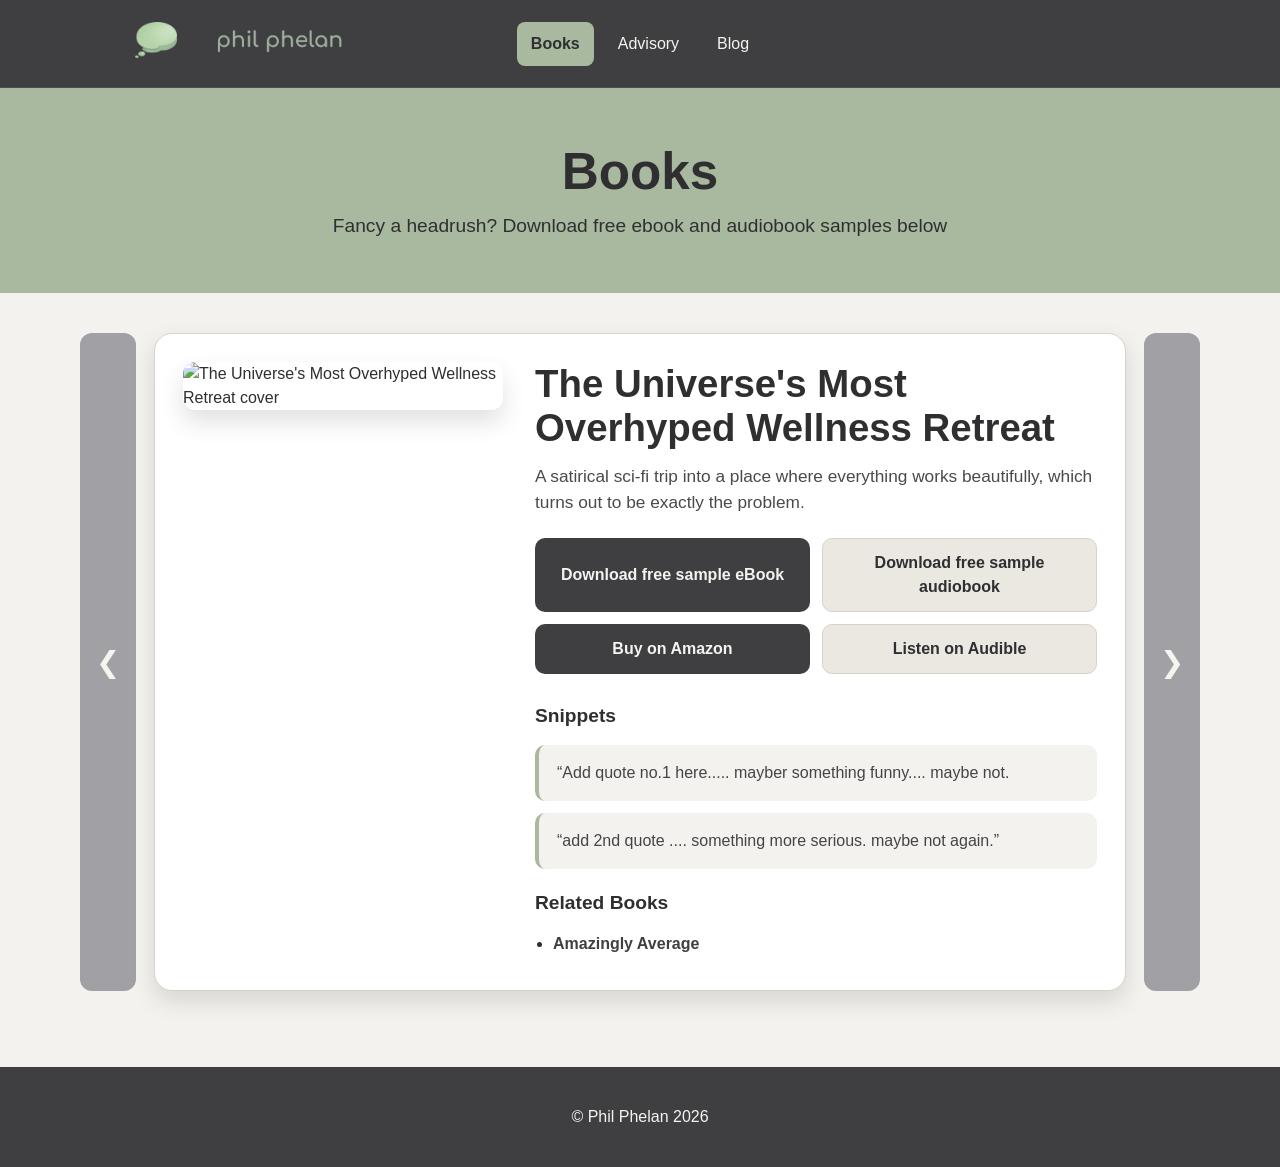
==== index.html @ 3b835305 "Add files via upload" ====
<!DOCTYPE html>
<html lang="en">
<head>
  <meta charset="UTF-8">
  <meta name="viewport" content="width=device-width, initial-scale=1.0">
  <title>philphelan.me - Books</title>
  <link rel="stylesheet" href="style.css">
</head>
<body>
  <header class="site-header">
    <div class="brand">
      <a href="index.html" class="brand-link">
        <img src="images/mylogo-sage.svg" alt="Phil Phelan logo" class="brand-mark">
        <img src="images/philphelan-wordmark-sage.svg" alt="Phil Phelan" class="wordmark" style="width: 100%; max-width: none;">
      </a>
    </div>

    <nav class="main-nav" aria-label="Main navigation">
      <a href="index.html" class="nav-link active">Books</a>
      <a href="Advisory.html" class="nav-link">Advisory</a>
      <a href="blog.html" class="nav-link">Blog</a>
    </nav>
  </header>
  
  <section class="hero hero-dark">
    <div class="container hero-inner">
      <h1>Books</h1>
      <p>Fancy a headrush? Download free ebook and audiobook samples below</p>
    </div>
  </section>

  <main class="container page-content">
    <section class="release-carousel" aria-label="Release carousel">
      <button class="carousel-arrow" id="prev-release" aria-label="Previous release">&#10094;</button>

      <div class="release-panel">
        <div class="release-cover-wrap">
          <img id="release-cover" src="images/universe-overhyped-wellness-retreat.svg" alt="Release cover" class="release-cover">
        </div>

        <div class="release-details">
          <h3 id="release-title">The Universe's Most Overhyped Wellness Retreat</h3>

          <p id="release-blurb" class="release-blurb">
            A satirical sci-fi trip into a place where everything works beautifully, which turns out to be exactly the problem.
          </p>

          <div class="button-grid">
            <a id="sample-ebook-link" class="btn btn-primary" href="#" target="_blank">Download free sample eBook</a>
            <a id="sample-audio-link" class="btn btn-secondary" href="#" target="_blank">Download free sample audiobook</a>
            <a id="amazon-link" class="btn btn-primary" href="#" target="_blank" rel="noopener">Buy on Amazon</a>
            <a id="audible-link" class="btn btn-secondary" href="#" target="_blank" rel="noopener">Listen on Audible</a>
          </div>

          <div class="snippet-block">
            <h4>Snippets</h4>

            <blockquote class="snippet" id="snippet-1">
              “Wait, you look relaxed,” hissed the volunteer coordinator as if it were an infection.
            </blockquote>

            <blockquote class="snippet" id="snippet-2">
              “The oddest part? Everything here works exactly as it says it will. It’s insidious.”
            </blockquote>
          </div>

          <div class="related-block">
            <h4>Related Books</h4>
            <ul id="related-Books"></ul>
          </div>
        </div>
      </div>

      <button class="carousel-arrow" id="next-release" aria-label="Next release">&#10095;</button>
    </section>
  </main>

  <footer class="site-footer">
    <div class="container footer-inner">
      <p>© Phil Phelan 2026</p>
    </div>
  </footer>

  <script>
    const Books = [
      {
        id: "wellness-retreat",
        title: "The Universe's Most Overhyped Wellness Retreat",
        cover: "images/universe-overhyped-wellness-retreat.svg",
        blurb: "A satirical sci-fi trip into a place where everything works beautifully, which turns out to be exactly the problem.",
        sampleEbook: "#",
        sampleAudio: "#",
        amazon: "https://www.amazon.com.au/dp/B0FKN4XPHY",
        audible: "#",
        snippets: [
          "“Add quote no.1 here..... mayber something funny.... maybe not.",
          "“add 2nd quote .... something more serious. maybe not again.”"
        ],
        related: [
          { label: "Amazingly Average", href: "#" }
        ]
      },
      {
        id: "Amazingly-Average",
        title: "Amazingly Average",
        cover: "images/Amazingly-Average-FrontCover.png",
        blurb: "A grounded, dry, honest book about ordinary life, impossible standards, and the relief of dropping the performance.",
        sampleEbook: "#",
        sampleAudio: "#",
        amazon: "#",
        audible: "#",
        snippets: [
          "You do not need to become extraordinary to become useful, peaceful, or decent.",
          "A lot of suffering comes from trying to look impressive to people who barely remember your surname."
        ],
        related: [
          { label: "The Universe's Most Overhyped Wellness Retreat", href: "#" }
        ]
      }
    ];

    let currentIndex = 0;

    function renderRelease(index) {
      const release = Books[index];

      document.getElementById("release-cover").src = release.cover;
      document.getElementById("release-cover").alt = release.title + " cover";
      document.getElementById("release-title").textContent = release.title;
      document.getElementById("release-blurb").textContent = release.blurb;

      document.getElementById("sample-ebook-link").href = release.sampleEbook;
      document.getElementById("sample-audio-link").href = release.sampleAudio;
      document.getElementById("amazon-link").href = release.amazon;
      document.getElementById("audible-link").href = release.audible;

      document.getElementById("snippet-1").textContent = release.snippets[0] || "";
      document.getElementById("snippet-2").textContent = release.snippets[1] || "";

      const relatedList = document.getElementById("related-Books");
      relatedList.innerHTML = "";

      release.related.forEach(item => {
        const li = document.createElement("li");
        const a = document.createElement("a");
        a.href = item.href;
        a.textContent = item.label;
        li.appendChild(a);
        relatedList.appendChild(li);
      });
    }

    document.getElementById("prev-release").addEventListener("click", () => {
      currentIndex = (currentIndex - 1 + Books.length) % Books.length;
      renderRelease(currentIndex);
    });

    document.getElementById("next-release").addEventListener("click", () => {
      currentIndex = (currentIndex + 1) % Books.length;
      renderRelease(currentIndex);
    });

    renderRelease(currentIndex);
  </script>
</body>
</html>
---- style.css ----
:root {
  --bg-dark: #3f3f42;
  --bg-darker: #343437;
  --sage: #a9b99f;
  --sage-deep: #8ea184;
  --panel: #f4f2ee;
  --panel-soft: #ebe8e2;
  --text-dark: #2f2f31;
  --text-light: #f5f4f1;
  --border: #d7d2ca;
  --shadow: rgba(0, 0, 0, 0.12);
}

* {
  box-sizing: border-box;
}

html {
  scroll-behavior: smooth;
}

body {
  margin: 0;
  font-family: "Century Gothic", "Trebuchet MS", Arial, sans-serif;
  background: var(--panel);
  color: var(--text-dark);
  line-height: 1.5;
}

img {
  max-width: 100%;
  display: block;
}

a {
  color: inherit;
}

.container {
  width: min(1120px, calc(100% - 32px));
  margin: 0 auto;
}

/* Header */
.site-header {
  background: var(--bg-dark);
  border-bottom: 1px solid rgba(255,255,255,0.08);
  min-height: 88px;
  display: grid;
  grid-template-columns: 1fr auto 1fr;
  align-items: center;
  gap: 24px;
  padding: 16px 24px;
  text-align: center;
}

.brand-link {
  display: inline-flex;
  align-items: center;
  text-decoration: none;
}

.wordmark {
  height: 42px;
  width: auto;
  object-fit: contain;
}

.main-nav {
  display: flex;
  align-items: center;
  gap: 10px;
  justify-content: center;
}

.nav-link {
  text-decoration: none;
  color: var(--text-light);
  padding: 10px 14px;
  border-radius: 8px;
  transition: background 0.2s ease, color 0.2s ease;
}

.nav-link:hover {
  background: rgba(255,255,255,0.08);
}

.nav-link.active {
  background: var(--sage);
  color: var(--text-dark);
  font-weight: 700;
}

.brand-mark-wrap {
  display: flex;
  justify-content: flex-end;
}

.brand-mark {
  height: 42px;
  width: 42px;
  object-fit: contain;
}

/* Hero */
.hero-dark {
  background: var(--sage);
  color: var(--text-dark);
  border-bottom: none;
}

.hero-inner {
  padding: 56px 0 52px;
  text-align: center;
}

.hero-inner h1 {
  margin: 0 0 12px;
  font-size: clamp(2rem, 4vw, 3.4rem);
  line-height: 1.1;
  color: var(--text-dark);
}

.hero-inner p {
  margin: 0 auto;
  max-width: 720px;
  font-size: clamp(1rem, 2vw, 1.2rem);
  color: var(--text-dark);
}

/* Main */
.page-content {
  padding: 40px 0 56px;
}

.page-content.narrow {
  width: min(960px, calc(100% - 32px));
  margin: 0 auto;
}

.section-heading h2 {
  margin: 0 0 28px;
  font-size: 2rem;
}

/* Books */
.release-carousel {
  display: grid;
  grid-template-columns: 56px minmax(0, 1fr) 56px;
  align-items: stretch;
  gap: 18px;
}

.carousel-arrow {
  border: none;
  background: #a0a0a5;
  color: var(--text-light);
  border-radius: 12px;
  font-size: 1.8rem;
  cursor: pointer;
  min-height: 100%;
  transition: background 0.2s ease;
}

.carousel-arrow:hover {
  background: #b0b0b5;
}

.release-panel {
  background: white;
  border: 1px solid var(--border);
  border-radius: 18px;
  box-shadow: 0 10px 24px var(--shadow);
  padding: 28px;
  display: grid;
  grid-template-columns: minmax(240px, 320px) minmax(0, 1fr);
  gap: 32px;
  align-items: start;
}

.release-cover-wrap {
  display: flex;
  justify-content: center;
}

.release-cover {
  width: 100%;
  max-width: 320px;
  border-radius: 12px;
  box-shadow: 0 12px 24px rgba(0,0,0,0.12);
}

.release-details h3 {
  margin: 0 0 14px;
  font-size: clamp(1.8rem, 3vw, 2.6rem);
  line-height: 1.15;
}

.release-blurb {
  margin: 0 0 22px;
  font-size: 1.08rem;
  color: #4a4a4d;
}

.button-grid {
  display: grid;
  grid-template-columns: repeat(2, minmax(220px, 1fr));
  gap: 12px;
  margin-bottom: 28px;
}

.btn {
  display: inline-flex;
  align-items: center;
  justify-content: center;
  min-height: 48px;
  padding: 12px 18px;
  border-radius: 10px;
  text-decoration: none;
  font-weight: 700;
  text-align: center;
  transition: transform 0.15s ease, background 0.2s ease, color 0.2s ease;
}

.btn:hover {
  transform: translateY(-1px);
}

.btn-primary {
  background: var(--bg-dark);
  color: var(--text-light);
}

.btn-primary:hover {
  background: #57575b;
}

.btn-secondary {
  background: var(--panel-soft);
  color: var(--text-dark);
  border: 1px solid var(--border);
}

.btn-secondary:hover {
  background: #ddd8d0;
}

.snippet-block,
.related-block {
  margin-top: 20px;
}

.snippet-block h4,
.related-block h4 {
  margin: 0 0 14px;
  font-size: 1.2rem;
}

.snippet {
  margin: 0 0 12px;
  padding: 16px 18px;
  background: var(--panel);
  border-left: 4px solid var(--sage);
  border-radius: 10px;
  color: #444447;
}

.related-block ul {
  margin: 0;
  padding-left: 18px;
}

.related-block li {
  margin-bottom: 6px;
}

.related-block a {
  text-decoration: none;
  color: var(--bg-dark);
  font-weight: 700;
}

.related-block a:hover {
  text-decoration: underline;
}

/* Content cards */
.content-card,
.cta-card,
.blog-card {
  background: white;
  border: 1px solid var(--border);
  border-radius: 16px;
  padding: 26px;
  box-shadow: 0 8px 20px var(--shadow);
  margin-bottom: 24px;
}

.content-card h2,
.cta-card h2,
.service-grid-section h2,
.value-grid-section h2 {
  margin-top: 0;
}

.service-grid,
.value-grid {
  display: grid;
  grid-template-columns: repeat(2, minmax(0, 1fr));
  gap: 18px;
  margin: 18px 0 32px;
}

.service-card,
.value-card {
  background: white;
  border: 1px solid var(--border);
  border-radius: 16px;
  padding: 22px;
  box-shadow: 0 8px 20px var(--shadow);
}

.service-card h3,
.value-card h3 {
  margin-top: 0;
  margin-bottom: 10px;
}

.text-link {
  text-decoration: none;
  font-weight: 700;
  color: var(--bg-dark);
}

.text-link:hover {
  text-decoration: underline;
}

.blog-meta {
  margin: 0 0 8px;
  color: #6a6a6d;
  font-size: 0.95rem;
}

.blog-image {
  width: 100%;
  height: auto;
  border-radius: 8px;
  margin-bottom: 16px;
}

/* Footer */
.site-footer {
  background: var(--bg-dark);
  color: var(--text-light);
  margin-top: 20px;
}

.footer-inner {
  padding: 22px 0;
  text-align: center;
}

/* Responsive */
@media (max-width: 980px) {
  .site-header {
    grid-template-columns: 1fr;
    justify-items: start;
  }

  .brand-mark-wrap {
    justify-content: start;
  }

  .release-panel {
    grid-template-columns: 1fr;
  }

  .release-cover-wrap {
    justify-content: flex-start;
  }

  .button-grid {
    grid-template-columns: 1fr 1fr;
  }
}

@media (max-width: 760px) {
  .release-carousel {
    grid-template-columns: 1fr;
  }

  .carousel-arrow {
    min-height: 52px;
  }

  .button-grid {
    grid-template-columns: 1fr;
  }

  .service-grid,
  .value-grid {
    grid-template-columns: 1fr;
  }

  .main-nav {
    flex-wrap: wrap;
  }
}
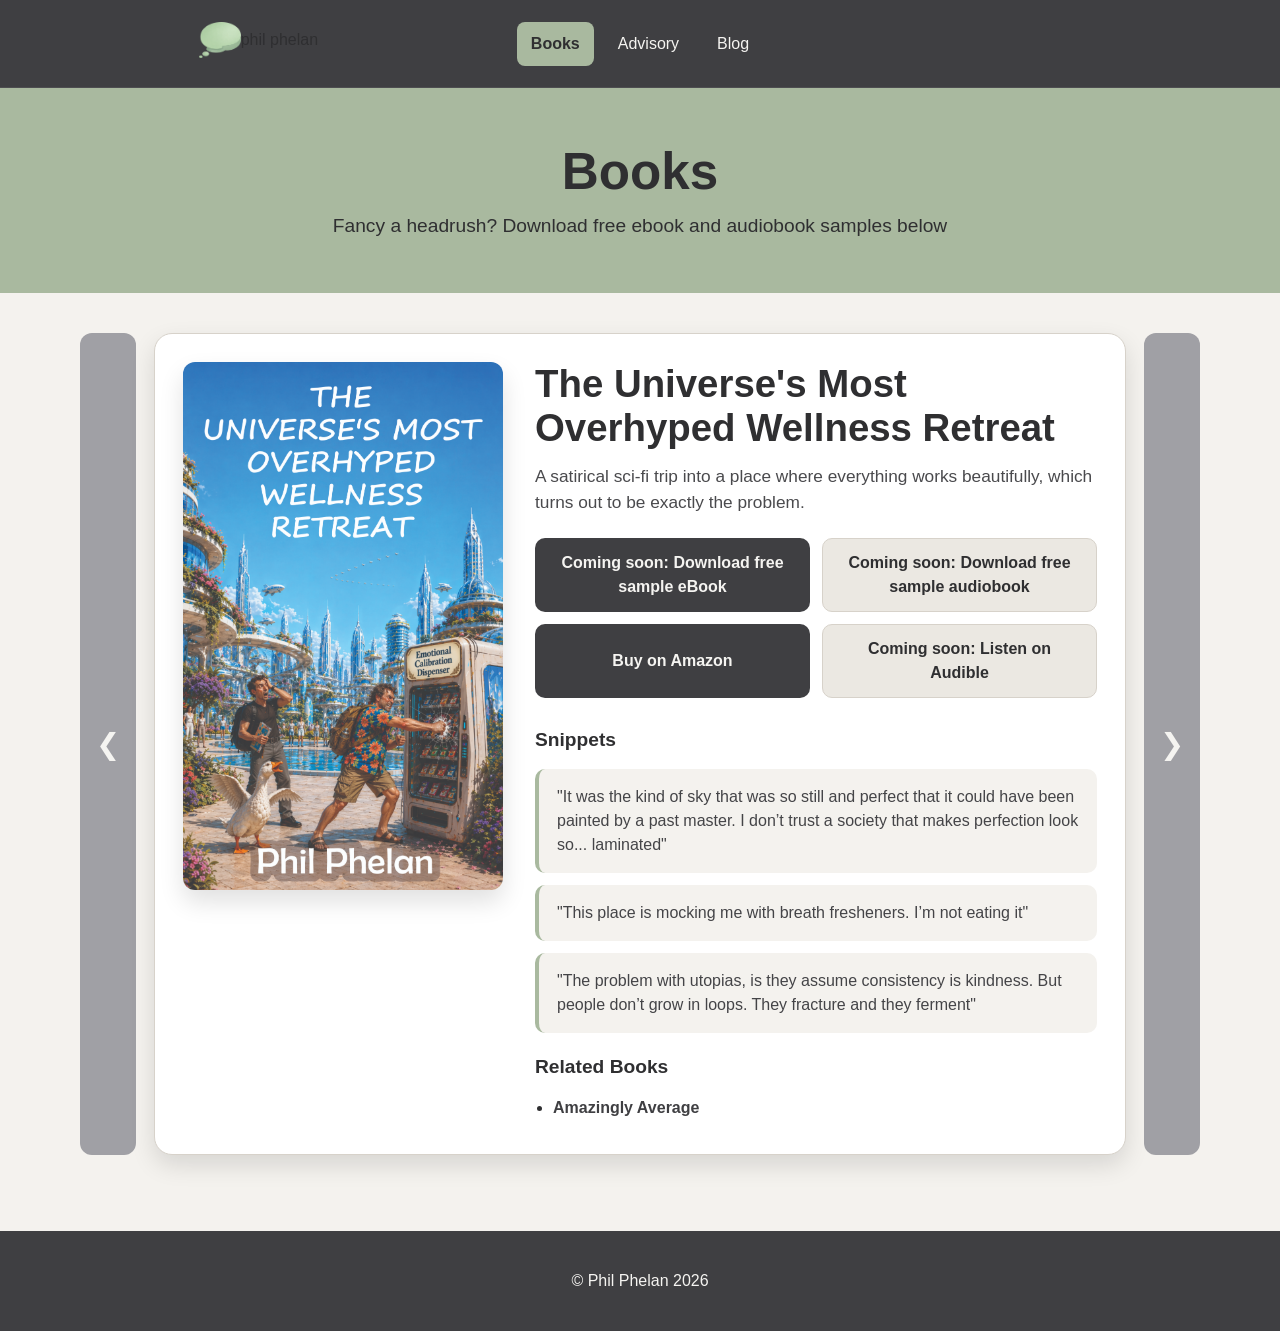
==== commit 4d17376e: "Add files via upload" ====
--- a/index.html
+++ b/index.html
@@ -5,19 +5,22 @@
   <meta name="viewport" content="width=device-width, initial-scale=1.0">
   <title>philphelan.me - Books</title>
   <link rel="stylesheet" href="style.css">
+  <link rel="preconnect" href="https://fonts.googleapis.com">
+  <link rel="preconnect" href="https://fonts.gstatic.com" crossorigin>
+  <link href="https://fonts.googleapis.com/css2?family=Comfortaa:wght@300..700&display=swap" rel="stylesheet">
 </head>
 <body>
   <header class="site-header">
     <div class="brand">
       <a href="index.html" class="brand-link">
         <img src="images/mylogo-sage.svg" alt="Phil Phelan logo" class="brand-mark">
-        <img src="images/philphelan-wordmark-sage.svg" alt="Phil Phelan" class="wordmark" style="width: 100%; max-width: none;">
+         <span class="brand-name">phil phelan</span>
       </a>
     </div>
 
     <nav class="main-nav" aria-label="Main navigation">
       <a href="index.html" class="nav-link active">Books</a>
-      <a href="Advisory.html" class="nav-link">Advisory</a>
+      <a href="advisory.html" class="nav-link">Advisory</a>
       <a href="blog.html" class="nav-link">Blog</a>
     </nav>
   </header>
@@ -35,7 +38,7 @@
 
       <div class="release-panel">
         <div class="release-cover-wrap">
-          <img id="release-cover" src="images/universe-overhyped-wellness-retreat.svg" alt="Release cover" class="release-cover">
+          <img id="release-cover" src="images/universe-overhyped-wellness-retreat.jpg" alt="Release cover" class="release-cover">
         </div>
 
         <div class="release-details">
@@ -46,22 +49,19 @@
           </p>
 
           <div class="button-grid">
-            <a id="sample-ebook-link" class="btn btn-primary" href="#" target="_blank">Download free sample eBook</a>
-            <a id="sample-audio-link" class="btn btn-secondary" href="#" target="_blank">Download free sample audiobook</a>
+            <a id="sample-ebook-link" class="btn btn-primary" href="#" target="_blank">Coming soon: Download free sample eBook</a>
+            <a id="sample-audio-link" class="btn btn-secondary" href="#" target="_blank">Coming soon: Download free sample audiobook</a>
             <a id="amazon-link" class="btn btn-primary" href="#" target="_blank" rel="noopener">Buy on Amazon</a>
-            <a id="audible-link" class="btn btn-secondary" href="#" target="_blank" rel="noopener">Listen on Audible</a>
+            <a id="audible-link" class="btn btn-secondary" href="#" target="_blank" rel="noopener">Coming soon: Listen on Audible</a>
           </div>
 
           <div class="snippet-block">
             <h4>Snippets</h4>
 
-            <blockquote class="snippet" id="snippet-1">
-              “Wait, you look relaxed,” hissed the volunteer coordinator as if it were an infection.
-            </blockquote>
+            <blockquote class="snippet" id="snippet-1"></blockquote>
+            <blockquote class="snippet" id="snippet-2"></blockquote>
+            <blockquote class="snippet" id="snippet-3"></blockquote>
 
-            <blockquote class="snippet" id="snippet-2">
-              “The oddest part? Everything here works exactly as it says it will. It’s insidious.”
-            </blockquote>
           </div>
 
           <div class="related-block">
@@ -86,15 +86,16 @@
       {
         id: "wellness-retreat",
         title: "The Universe's Most Overhyped Wellness Retreat",
-        cover: "images/universe-overhyped-wellness-retreat.svg",
+        cover: "images/universe-overhyped-wellness-retreat.jpg",
         blurb: "A satirical sci-fi trip into a place where everything works beautifully, which turns out to be exactly the problem.",
         sampleEbook: "#",
         sampleAudio: "#",
         amazon: "https://www.amazon.com.au/dp/B0FKN4XPHY",
         audible: "#",
         snippets: [
-          "“Add quote no.1 here..... mayber something funny.... maybe not.",
-          "“add 2nd quote .... something more serious. maybe not again.”"
+          '"It was the kind of sky that was so still and perfect that it could have been painted by a past master. I don’t trust a society that makes perfection look so... laminated"',
+          '"This place is mocking me with breath fresheners. I’m not eating it"',
+          '"The problem with utopias, is they assume consistency is kindness. But people don’t grow in loops. They fracture and they ferment"'
         ],
         related: [
           { label: "Amazingly Average", href: "#" }
@@ -110,8 +111,9 @@
         amazon: "#",
         audible: "#",
         snippets: [
-          "You do not need to become extraordinary to become useful, peaceful, or decent.",
-          "A lot of suffering comes from trying to look impressive to people who barely remember your surname."
+          '"You do not need to become extraordinary to become useful, peaceful, or decent"',
+          '"The Theory of happiness is ..."',
+          '"A lot of suffering comes from trying to look impressive to people who barely remember your surname"'
         ],
         related: [
           { label: "The Universe's Most Overhyped Wellness Retreat", href: "#" }
@@ -136,6 +138,7 @@
 
       document.getElementById("snippet-1").textContent = release.snippets[0] || "";
       document.getElementById("snippet-2").textContent = release.snippets[1] || "";
+      document.getElementById("snippet-3").textContent = release.snippets[2] || "";
 
       const relatedList = document.getElementById("related-Books");
       relatedList.innerHTML = "";
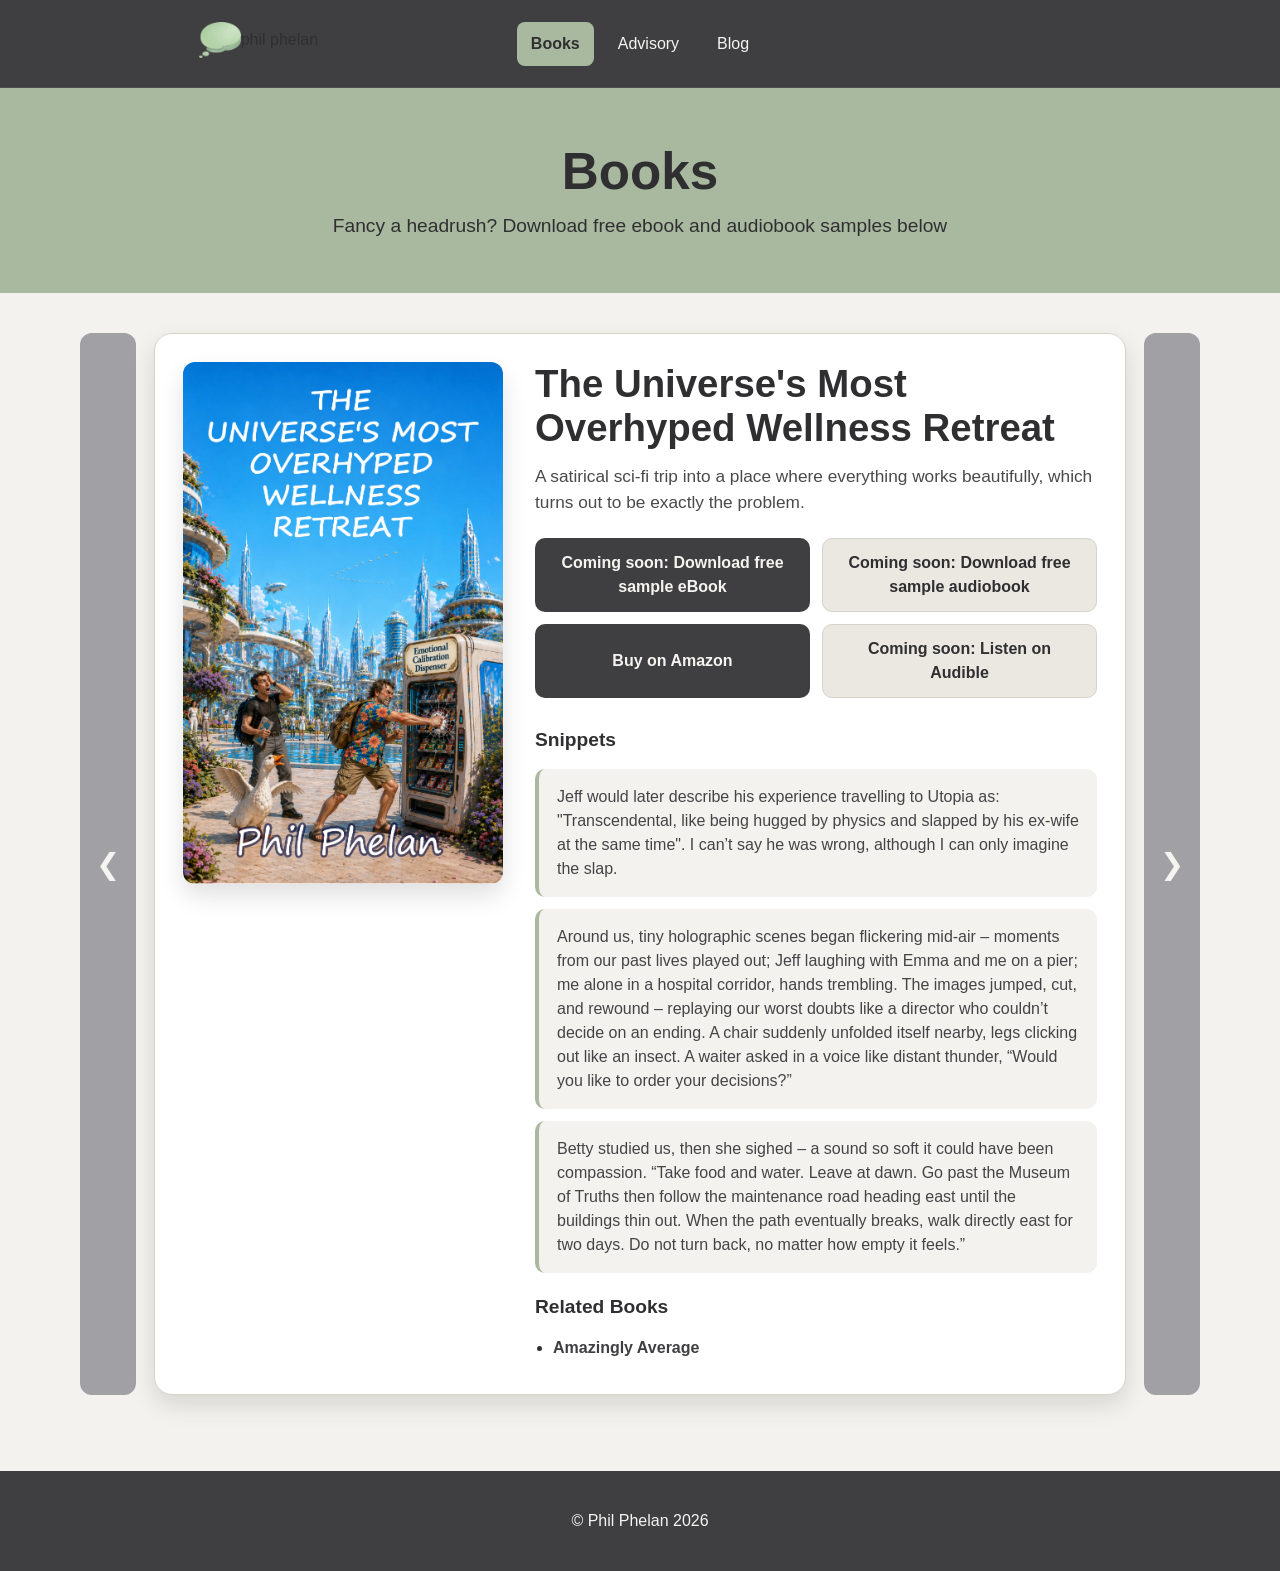
==== commit 4f99d491: "Add files via upload" ====
--- a/index.html
+++ b/index.html
@@ -93,9 +93,9 @@
         amazon: "https://www.amazon.com.au/dp/B0FKN4XPHY",
         audible: "#",
         snippets: [
-          '"It was the kind of sky that was so still and perfect that it could have been painted by a past master. I don’t trust a society that makes perfection look so... laminated"',
-          '"This place is mocking me with breath fresheners. I’m not eating it"',
-          '"The problem with utopias, is they assume consistency is kindness. But people don’t grow in loops. They fracture and they ferment"'
+          'Jeff would later describe his experience travelling to Utopia as: "Transcendental, like being hugged by physics and slapped by his ex-wife at the same time". I can’t say he was wrong, although I can only imagine the slap.',
+          'Around us, tiny holographic scenes began flickering mid-air – moments from our past lives played out; Jeff laughing with Emma and me on a pier; me alone in a hospital corridor, hands trembling. The images jumped, cut, and rewound – replaying our worst doubts like a director who couldn’t decide on an ending. A chair suddenly unfolded itself nearby, legs clicking out like an insect. A waiter asked in a voice like distant thunder, “Would you like to order your decisions?”',
+          'Betty studied us, then she sighed – a sound so soft it could have been compassion. “Take food and water. Leave at dawn. Go past the Museum of Truths then follow the maintenance road heading east until the buildings thin out. When the path eventually breaks, walk directly east for two days. Do not turn back, no matter how empty it feels.”'
         ],
         related: [
           { label: "Amazingly Average", href: "#" }
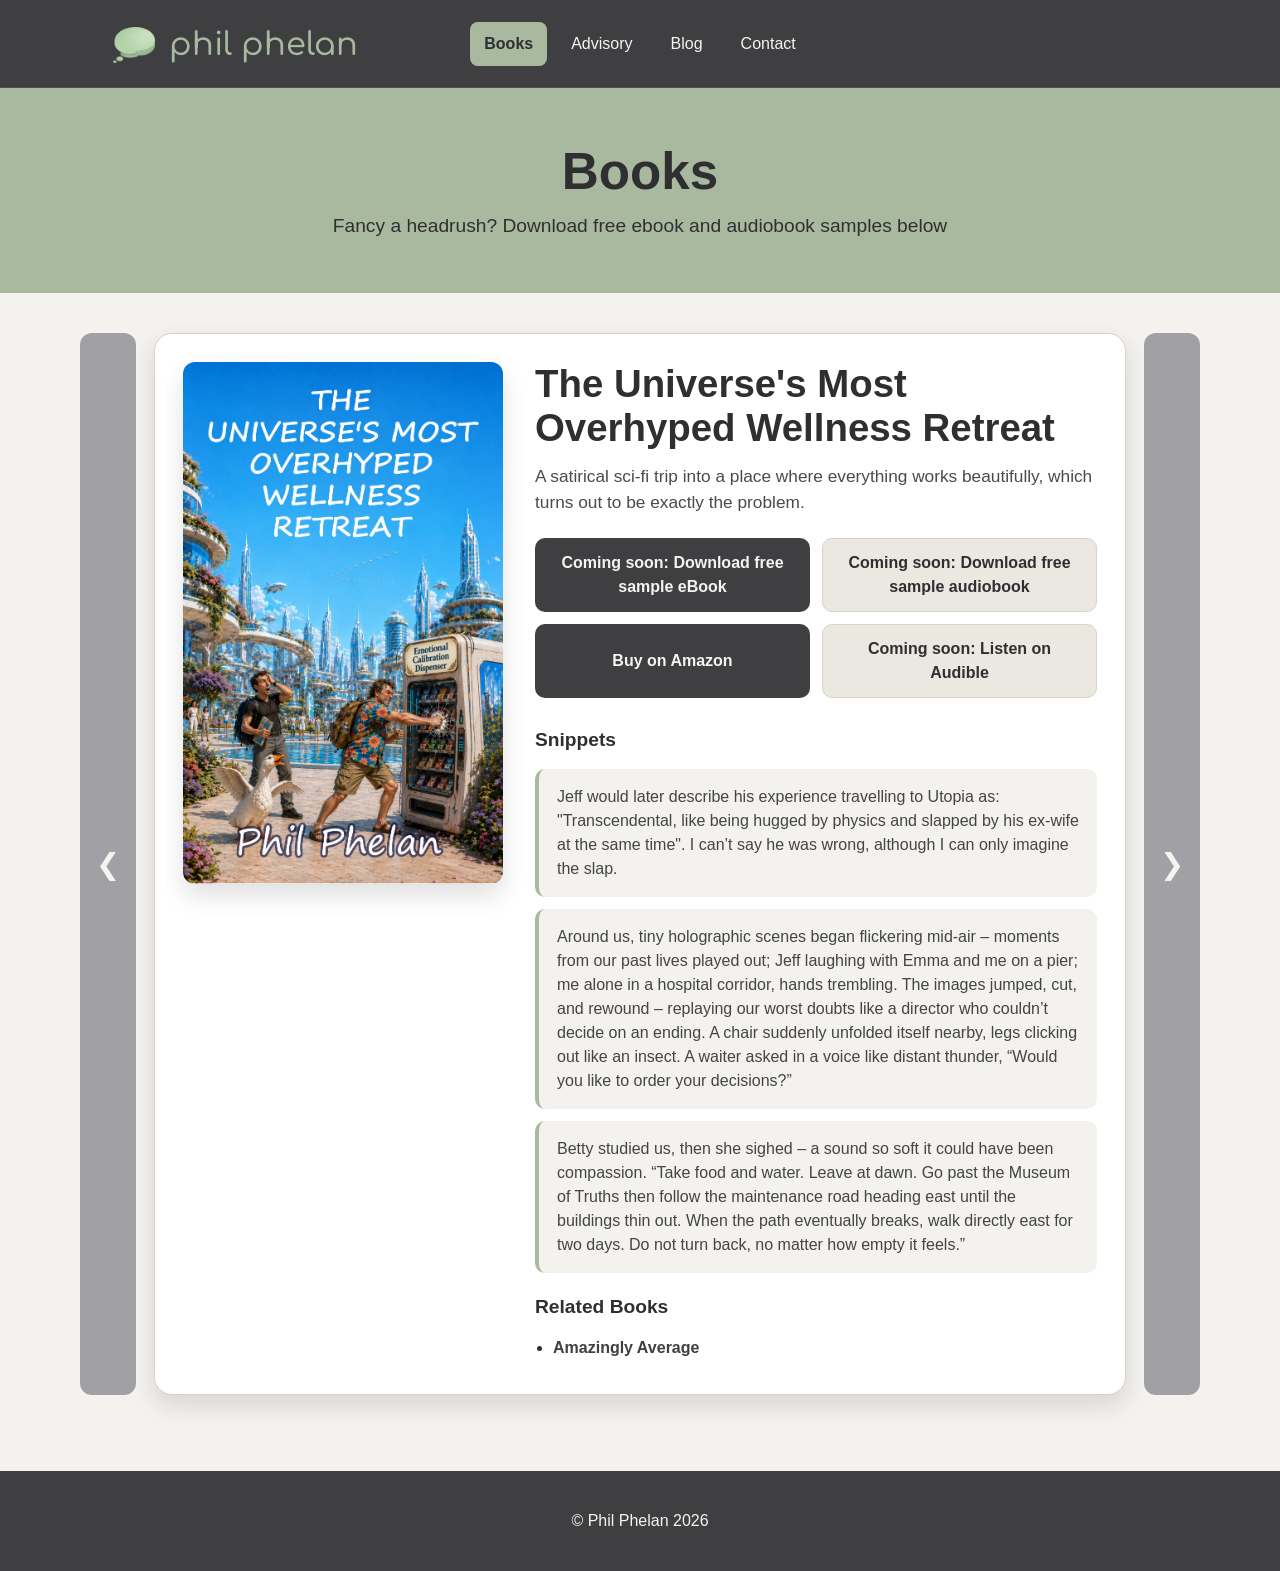
==== commit 5475b40b: "Add files via upload" ====
--- a/index.html
+++ b/index.html
@@ -22,6 +22,7 @@
       <a href="index.html" class="nav-link active">Books</a>
       <a href="advisory.html" class="nav-link">Advisory</a>
       <a href="blog.html" class="nav-link">Blog</a>
+      <a href="contact.html" class="nav-link">Contact</a>
     </nav>
   </header>
   
--- a/style.css
+++ b/style.css
@@ -1,409 +1,695 @@
-:root {
-  --bg-dark: #3f3f42;
-  --bg-darker: #343437;
-  --sage: #a9b99f;
-  --sage-deep: #8ea184;
-  --panel: #f4f2ee;
-  --panel-soft: #ebe8e2;
-  --text-dark: #2f2f31;
-  --text-light: #f5f4f1;
-  --border: #d7d2ca;
-  --shadow: rgba(0, 0, 0, 0.12);
-}
-
-* {
-  box-sizing: border-box;
-}
-
-html {
-  scroll-behavior: smooth;
-}
-
-body {
-  margin: 0;
-  font-family: "Century Gothic", "Trebuchet MS", Arial, sans-serif;
-  background: var(--panel);
-  color: var(--text-dark);
-  line-height: 1.5;
-}
-
-img {
-  max-width: 100%;
-  display: block;
-}
-
-a {
-  color: inherit;
-}
-
-.container {
-  width: min(1120px, calc(100% - 32px));
-  margin: 0 auto;
-}
-
-/* Header */
-.site-header {
-  background: var(--bg-dark);
-  border-bottom: 1px solid rgba(255,255,255,0.08);
-  min-height: 88px;
-  display: grid;
-  grid-template-columns: 1fr auto 1fr;
-  align-items: center;
-  gap: 24px;
-  padding: 16px 24px;
-  text-align: center;
-}
-
-.brand-link {
-  display: inline-flex;
-  align-items: center;
-  text-decoration: none;
-}
-
-.wordmark {
-  height: 42px;
-  width: auto;
-  object-fit: contain;
-}
-
-.main-nav {
-  display: flex;
-  align-items: center;
-  gap: 10px;
-  justify-content: center;
-}
-
-.nav-link {
-  text-decoration: none;
-  color: var(--text-light);
-  padding: 10px 14px;
-  border-radius: 8px;
-  transition: background 0.2s ease, color 0.2s ease;
-}
-
-.nav-link:hover {
-  background: rgba(255,255,255,0.08);
-}
-
-.nav-link.active {
-  background: var(--sage);
-  color: var(--text-dark);
-  font-weight: 700;
-}
-
-.brand-mark-wrap {
-  display: flex;
-  justify-content: flex-end;
-}
-
-.brand-mark {
-  height: 42px;
-  width: 42px;
-  object-fit: contain;
-}
-
-/* Hero */
-.hero-dark {
-  background: var(--sage);
-  color: var(--text-dark);
-  border-bottom: none;
-}
-
-.hero-inner {
-  padding: 56px 0 52px;
-  text-align: center;
-}
-
-.hero-inner h1 {
-  margin: 0 0 12px;
-  font-size: clamp(2rem, 4vw, 3.4rem);
-  line-height: 1.1;
-  color: var(--text-dark);
-}
-
-.hero-inner p {
-  margin: 0 auto;
-  max-width: 720px;
-  font-size: clamp(1rem, 2vw, 1.2rem);
-  color: var(--text-dark);
-}
-
-/* Main */
-.page-content {
-  padding: 40px 0 56px;
-}
-
-.page-content.narrow {
-  width: min(960px, calc(100% - 32px));
-  margin: 0 auto;
-}
-
-.section-heading h2 {
-  margin: 0 0 28px;
-  font-size: 2rem;
-}
-
-/* Books */
-.release-carousel {
-  display: grid;
-  grid-template-columns: 56px minmax(0, 1fr) 56px;
-  align-items: stretch;
-  gap: 18px;
-}
-
-.carousel-arrow {
-  border: none;
-  background: #a0a0a5;
-  color: var(--text-light);
-  border-radius: 12px;
-  font-size: 1.8rem;
-  cursor: pointer;
-  min-height: 100%;
-  transition: background 0.2s ease;
-}
-
-.carousel-arrow:hover {
-  background: #b0b0b5;
-}
-
-.release-panel {
-  background: white;
-  border: 1px solid var(--border);
-  border-radius: 18px;
-  box-shadow: 0 10px 24px var(--shadow);
-  padding: 28px;
-  display: grid;
-  grid-template-columns: minmax(240px, 320px) minmax(0, 1fr);
-  gap: 32px;
-  align-items: start;
-}
-
-.release-cover-wrap {
-  display: flex;
-  justify-content: center;
-}
-
-.release-cover {
-  width: 100%;
-  max-width: 320px;
-  border-radius: 12px;
-  box-shadow: 0 12px 24px rgba(0,0,0,0.12);
-}
-
-.release-details h3 {
-  margin: 0 0 14px;
-  font-size: clamp(1.8rem, 3vw, 2.6rem);
-  line-height: 1.15;
-}
-
-.release-blurb {
-  margin: 0 0 22px;
-  font-size: 1.08rem;
-  color: #4a4a4d;
-}
-
-.button-grid {
-  display: grid;
-  grid-template-columns: repeat(2, minmax(220px, 1fr));
-  gap: 12px;
-  margin-bottom: 28px;
-}
-
-.btn {
-  display: inline-flex;
-  align-items: center;
-  justify-content: center;
-  min-height: 48px;
-  padding: 12px 18px;
-  border-radius: 10px;
-  text-decoration: none;
-  font-weight: 700;
-  text-align: center;
-  transition: transform 0.15s ease, background 0.2s ease, color 0.2s ease;
-}
-
-.btn:hover {
-  transform: translateY(-1px);
-}
-
-.btn-primary {
-  background: var(--bg-dark);
-  color: var(--text-light);
-}
-
-.btn-primary:hover {
-  background: #57575b;
-}
-
-.btn-secondary {
-  background: var(--panel-soft);
-  color: var(--text-dark);
-  border: 1px solid var(--border);
-}
-
-.btn-secondary:hover {
-  background: #ddd8d0;
-}
-
-.snippet-block,
-.related-block {
-  margin-top: 20px;
-}
-
-.snippet-block h4,
-.related-block h4 {
-  margin: 0 0 14px;
-  font-size: 1.2rem;
-}
-
-.snippet {
-  margin: 0 0 12px;
-  padding: 16px 18px;
-  background: var(--panel);
-  border-left: 4px solid var(--sage);
-  border-radius: 10px;
-  color: #444447;
-}
-
-.related-block ul {
-  margin: 0;
-  padding-left: 18px;
-}
-
-.related-block li {
-  margin-bottom: 6px;
-}
-
-.related-block a {
-  text-decoration: none;
-  color: var(--bg-dark);
-  font-weight: 700;
-}
-
-.related-block a:hover {
-  text-decoration: underline;
-}
-
-/* Content cards */
-.content-card,
-.cta-card,
-.blog-card {
-  background: white;
-  border: 1px solid var(--border);
-  border-radius: 16px;
-  padding: 26px;
-  box-shadow: 0 8px 20px var(--shadow);
-  margin-bottom: 24px;
-}
-
-.content-card h2,
-.cta-card h2,
-.service-grid-section h2,
-.value-grid-section h2 {
-  margin-top: 0;
-}
-
-.service-grid,
-.value-grid {
-  display: grid;
-  grid-template-columns: repeat(2, minmax(0, 1fr));
-  gap: 18px;
-  margin: 18px 0 32px;
-}
-
-.service-card,
-.value-card {
-  background: white;
-  border: 1px solid var(--border);
-  border-radius: 16px;
-  padding: 22px;
-  box-shadow: 0 8px 20px var(--shadow);
-}
-
-.service-card h3,
-.value-card h3 {
-  margin-top: 0;
-  margin-bottom: 10px;
-}
-
-.text-link {
-  text-decoration: none;
-  font-weight: 700;
-  color: var(--bg-dark);
-}
-
-.text-link:hover {
-  text-decoration: underline;
-}
-
-.blog-meta {
-  margin: 0 0 8px;
-  color: #6a6a6d;
-  font-size: 0.95rem;
-}
-
-.blog-image {
-  width: 100%;
-  height: auto;
-  border-radius: 8px;
-  margin-bottom: 16px;
-}
-
-/* Footer */
-.site-footer {
-  background: var(--bg-dark);
-  color: var(--text-light);
-  margin-top: 20px;
-}
-
-.footer-inner {
-  padding: 22px 0;
-  text-align: center;
-}
-
-/* Responsive */
-@media (max-width: 980px) {
-  .site-header {
-    grid-template-columns: 1fr;
-    justify-items: start;
-  }
-
-  .brand-mark-wrap {
-    justify-content: start;
-  }
-
-  .release-panel {
-    grid-template-columns: 1fr;
-  }
-
-  .release-cover-wrap {
-    justify-content: flex-start;
-  }
-
-  .button-grid {
-    grid-template-columns: 1fr 1fr;
-  }
-}
-
-@media (max-width: 760px) {
-  .release-carousel {
-    grid-template-columns: 1fr;
-  }
-
-  .carousel-arrow {
-    min-height: 52px;
-  }
-
-  .button-grid {
-    grid-template-columns: 1fr;
-  }
-
-  .service-grid,
-  .value-grid {
-    grid-template-columns: 1fr;
-  }
-
-  .main-nav {
-    flex-wrap: wrap;
-  }
+:root {
+  --bg-dark: #3f3f42;
+  --bg-darker: #343437;
+  --sage: #a9b99f;
+  --sage-deep: #8ea184;
+  --panel: #f4f2ee;
+  --panel-soft: #ebe8e2;
+  --text-dark: #2f2f31;
+  --text-light: #f5f4f1;
+  --border: #d7d2ca;
+  --shadow: rgba(0, 0, 0, 0.12);
+}
+
+* {
+  box-sizing: border-box;
+}
+
+html {
+  scroll-behavior: smooth;
+}
+
+body {
+  margin: 0;
+  font-family: "Century Gothic", "Trebuchet MS", Arial, sans-serif;
+  background: var(--panel);
+  color: var(--text-dark);
+  line-height: 1.5;
+}
+
+img {
+  max-width: 100%;
+  display: block;
+}
+
+a {
+  color: inherit;
+}
+
+.container {
+  width: min(1120px, calc(100% - 32px));
+  margin: 0 auto;
+}
+
+/* Header */
+.site-header {
+  background: var(--bg-dark);
+  border-bottom: 1px solid rgba(255, 255, 255, 0.08);
+  min-height: 88px;
+  display: grid;
+  grid-template-columns: 1fr auto 1fr;
+  align-items: center;
+  gap: 24px;
+  padding: 16px 24px;
+  text-align: center;
+}
+
+.brand-link {
+  display: inline-flex;
+  align-items: center;
+  gap: 14px;
+  text-decoration: none;
+}
+
+.brand-name {
+  font-family: 'Comfortaa', Arial, sans-serif;
+  font-size: 2rem;
+  font-weight: 500;
+  line-height: 1;
+  color: var(--sage);
+  display: inline-flex;
+  align-items: center;
+  position: relative;
+  top: 5px;
+}
+
+.brand-mark-wrap {
+  display: flex;
+  justify-content: flex-end;
+}
+
+.brand-mark {
+  height: 42px;
+  width: 42px;
+  object-fit: contain;
+  position: relative;
+  top: 5px;
+}
+
+.main-nav {
+  display: flex;
+  align-items: center;
+  gap: 10px;
+  justify-content: center;
+}
+
+.nav-link {
+  text-decoration: none;
+  color: var(--text-light);
+  padding: 10px 14px;
+  border-radius: 8px;
+  transition: background 0.2s ease, color 0.2s ease;
+}
+
+.nav-link:hover {
+  background: rgba(255, 255, 255, 0.08);
+}
+
+.nav-link.active {
+  background: var(--sage);
+  color: var(--text-dark);
+  font-weight: 700;
+}
+
+/* Hero */
+.hero-dark {
+  background: var(--sage);
+  color: var(--text-dark);
+  border-bottom: none;
+}
+
+.hero-inner {
+  padding: 56px 0 52px;
+  text-align: center;
+}
+
+.hero-inner h1 {
+  margin: 0 0 12px;
+  font-size: clamp(2rem, 4vw, 3.4rem);
+  line-height: 1.1;
+  color: var(--text-dark);
+}
+
+.hero-inner p {
+  margin: 0 auto;
+  max-width: 720px;
+  font-size: clamp(1rem, 2vw, 1.2rem);
+  color: var(--text-dark);
+}
+
+/* Main */
+.page-content {
+  padding: 40px 0 56px;
+}
+
+.page-content.narrow {
+  width: min(960px, calc(100% - 32px));
+  margin: 0 auto;
+}
+
+.section-heading h2 {
+  margin: 0 0 28px;
+  font-size: 2rem;
+}
+
+/* Books */
+.release-carousel {
+  display: grid;
+  grid-template-columns: 56px minmax(0, 1fr) 56px;
+  align-items: stretch;
+  gap: 18px;
+}
+
+.carousel-arrow {
+  border: none;
+  background: #a0a0a5;
+  color: var(--text-light);
+  border-radius: 12px;
+  font-size: 1.8rem;
+  cursor: pointer;
+  min-height: 100%;
+  transition: background 0.2s ease;
+}
+
+.carousel-arrow:hover {
+  background: #b0b0b5;
+}
+
+.release-panel {
+  background: white;
+  border: 1px solid var(--border);
+  border-radius: 18px;
+  box-shadow: 0 10px 24px var(--shadow);
+  padding: 28px;
+  display: grid;
+  grid-template-columns: minmax(240px, 320px) minmax(0, 1fr);
+  gap: 32px;
+  align-items: start;
+}
+
+.release-cover-wrap {
+  display: flex;
+  justify-content: center;
+}
+
+.release-cover {
+  width: 100%;
+  max-width: 320px;
+  border-radius: 12px;
+  box-shadow: 0 12px 24px rgba(0, 0, 0, 0.12);
+}
+
+.release-details h3 {
+  margin: 0 0 14px;
+  font-size: clamp(1.8rem, 3vw, 2.6rem);
+  line-height: 1.15;
+}
+
+.release-blurb {
+  margin: 0 0 22px;
+  font-size: 1.08rem;
+  color: #4a4a4d;
+}
+
+.button-grid {
+  display: grid;
+  grid-template-columns: repeat(2, minmax(220px, 1fr));
+  gap: 12px;
+  margin-bottom: 28px;
+}
+
+.btn {
+  display: inline-flex;
+  align-items: center;
+  justify-content: center;
+  min-height: 48px;
+  padding: 12px 18px;
+  border-radius: 10px;
+  text-decoration: none;
+  font-weight: 700;
+  text-align: center;
+  transition: transform 0.15s ease, background 0.2s ease, color 0.2s ease;
+}
+
+.btn:hover {
+  transform: translateY(-1px);
+}
+
+.btn-primary {
+  background: var(--bg-dark);
+  color: var(--text-light);
+}
+
+.btn-primary:hover {
+  background: #57575b;
+}
+
+.btn-secondary {
+  background: var(--panel-soft);
+  color: var(--text-dark);
+  border: 1px solid var(--border);
+}
+
+.btn-secondary:hover {
+  background: #ddd8d0;
+}
+
+.snippet-block,
+.related-block {
+  margin-top: 20px;
+}
+
+.snippet-block h4,
+.related-block h4 {
+  margin: 0 0 14px;
+  font-size: 1.2rem;
+}
+
+.snippet {
+  margin: 0 0 12px;
+  padding: 16px 18px;
+  background: var(--panel);
+  border-left: 4px solid var(--sage);
+  border-radius: 10px;
+  color: #444447;
+}
+
+.related-block ul {
+  margin: 0;
+  padding-left: 18px;
+}
+
+.related-block li {
+  margin-bottom: 6px;
+}
+
+.related-block a {
+  text-decoration: none;
+  color: var(--bg-dark);
+  font-weight: 700;
+}
+
+.related-block a:hover {
+  text-decoration: underline;
+}
+
+/* Shared cards */
+.content-card,
+.cta-card,
+.blog-card {
+  background: white;
+  border: 1px solid var(--border);
+  border-radius: 16px;
+  padding: 26px;
+  box-shadow: 0 8px 20px var(--shadow);
+}
+
+.content-card h2,
+.cta-card h2,
+.service-grid-section h2,
+.value-grid-section h2 {
+  margin-top: 0;
+}
+
+/* Advisory grids */
+.service-grid,
+.value-grid {
+  display: grid;
+  grid-template-columns: repeat(2, minmax(0, 1fr));
+  gap: 18px;
+  margin: 18px 0 32px;
+}
+
+.service-card,
+.value-card {
+  background: white;
+  border: 1px solid var(--border);
+  border-radius: 16px;
+  padding: 22px;
+  box-shadow: 0 8px 20px var(--shadow);
+}
+
+.service-card h3,
+.value-card h3 {
+  margin-top: 0;
+  margin-bottom: 10px;
+}
+
+/* Links */
+.text-link {
+  text-decoration: none;
+  font-weight: 700;
+  color: var(--bg-dark);
+}
+
+.text-link:hover {
+  text-decoration: underline;
+}
+
+/* Blog listing */
+.blog-grid {
+  display: grid;
+  grid-template-columns: repeat(2, minmax(0, 1fr));
+  gap: 24px;
+}
+
+.blog-card {
+  display: flex;
+  flex-direction: column;
+  height: 100%;
+  margin-bottom: 0;
+  transition: transform 0.18s ease, box-shadow 0.18s ease;
+}
+
+.blog-card:hover {
+  transform: translateY(-2px);
+  box-shadow: 0 12px 28px rgba(0, 0, 0, 0.14);
+}
+
+.blog-image {
+  width: 100%;
+  aspect-ratio: 16 / 9;
+  object-fit: cover;
+  border-radius: 20px;
+  margin-bottom: 16px;
+}
+
+.blog-content {
+  display: flex;
+  flex-direction: column;
+  gap: 10px;
+  flex: 1;
+}
+
+.blog-content h2,
+.blog-content p {
+  margin: 0;
+}
+
+.blog-content h2 {
+  font-size: 1.35rem;
+  line-height: 1.25;
+}
+
+.blog-content p {
+  color: #4d4d50;
+}
+
+.blog-content .text-link {
+  margin-top: auto;
+  padding-top: 8px;
+}
+
+.blog-post-meta-row {
+  display: flex;
+  align-items: center;
+  gap: 10px;
+  margin: 0 0 18px;
+}
+
+.blog-post-logo {
+  width: 26px;
+  height: 26px;
+  margin: 0;
+  flex: 0 0 auto;
+}
+
+
+.blog-meta {
+  margin: 0 0 8px;
+  color: #6a6a6d;
+  font-size: 0.95rem;
+}
+
+/* Blog article page */
+.blog-post {
+  max-width: 980px;
+  margin: 0 auto;
+  background: white;
+  border: 1px solid var(--border);
+  border-radius: 20px;
+  padding: 40px 38px;
+  box-shadow: 0 14px 30px rgba(0, 0, 0, 0.10);
+}
+
+
+.blog-post-featured-image {
+  float: right;
+  width: 50%;
+  max-width: 550px;
+  margin: 0 0 20px 28px;
+  border-radius: 16px;
+  box-shadow: 0 10px 24px rgba(0, 0, 0, 0.10);
+}
+
+.blog-post .blog-meta {
+  margin: 0;
+  font-family: 'Comfortaa', Arial, sans-serif;
+  font-size: 0.95rem;
+  color: #6a6a6d;
+  letter-spacing: 0.02em;
+}
+
+.blog-intro {
+  font-size: 1.2rem;
+  line-height: 1.8;
+  color: var(--bg-dark);
+  margin: 0 0 30px;
+}
+
+.blog-post p,
+.blog-post li {
+  font-size: 1.08rem;
+  line-height: 1.85;
+  color: #3c3c3f;
+}
+
+.blog-post p {
+  margin: 0 0 20px;
+}
+
+.blog-post h2 {
+  margin: 52px 0 18px;
+  padding-top: 10px;
+  font-size: 1.75rem;
+  line-height: 1.25;
+  color: var(--bg-dark);
+  border-top: 1px solid var(--border);
+}
+
+.blog-post ul {
+  margin: 8px 0 26px;
+  padding-left: 24px;
+}
+
+.blog-post li {
+  margin-bottom: 10px;
+}
+
+.blog-post strong {
+  color: var(--bg-dark);
+}
+
+.blog-post a {
+  color: #1d4ed8;
+  font-weight: 700;
+  text-decoration: underline;
+}
+
+.blog-post a:hover {
+  color: #163fb3;
+}
+
+.blog-post blockquote {
+  margin: 30px 0;
+  padding: 18px 22px;
+  background: var(--panel);
+  border-left: 4px solid var(--sage);
+  border-radius: 12px;
+  color: #444447;
+}
+
+.blog-post hr {
+  border: 0;
+  border-top: 1px solid var(--border);
+  margin: 40px 0;
+}
+
+/* Optional tip styling if you wrap them later */
+.tip-box {
+  margin: 24px 0 28px;
+  padding: 18px 20px;
+  background: var(--panel-soft);
+  border-left: 4px solid var(--sage-deep);
+  border-radius: 12px;
+}
+
+.tip-box p {
+  margin: 0;
+}
+
+/* Mobile */
+@media (max-width: 760px) {
+  .blog-post {
+    padding: 28px 20px;
+    border-radius: 16px;
+  }
+
+  .blog-intro {
+    font-size: 1.08rem;
+    line-height: 1.75;
+  }
+
+  .blog-post p,
+  .blog-post li {
+    font-size: 1rem;
+    line-height: 1.75;
+  }
+
+  .blog-post h2 {
+    font-size: 1.45rem;
+    margin-top: 38px;
+  }
+}
+
+/* CTA */
+.cta-card {
+  text-align: center;
+  margin-top: 24px;
+}
+
+.cta-card p {
+  margin-bottom: 20px;
+}
+
+/* Footer */
+.site-footer {
+  background: var(--bg-dark);
+  color: var(--text-light);
+  margin-top: 20px;
+}
+
+.footer-inner {
+  padding: 22px 0;
+  text-align: center;
+}
+
+/* Responsive */
+@media (max-width: 980px) {
+  .site-header {
+    grid-template-columns: 1fr;
+    justify-items: start;
+  }
+
+  .brand-mark-wrap {
+    justify-content: start;
+  }
+
+  .release-panel {
+    grid-template-columns: 1fr;
+  }
+
+  .release-cover-wrap {
+    justify-content: flex-start;
+  }
+
+  .button-grid {
+    grid-template-columns: 1fr 1fr;
+  }
+}
+
+@media (max-width: 760px) {
+  .release-carousel {
+    grid-template-columns: 1fr;
+  }
+
+  .carousel-arrow {
+    min-height: 52px;
+  }
+
+  .button-grid {
+    grid-template-columns: 1fr;
+  }
+
+  .service-grid,
+  .value-grid,
+  .blog-grid {
+    grid-template-columns: 1fr;
+  }
+
+  .main-nav {
+    flex-wrap: wrap;
+  }
+ 
+  .blog-post {
+    padding: 26px 20px;
+    border-radius: 14px;
+  }
+
+  .blog-post p,
+  .blog-post li {
+    font-size: 1rem;
+    line-height: 1.75;
+  }
+
+  .blog-post h2 {
+    font-size: 1.45rem;
+    margin-top: 32px;
+  }
+
+  .hero-inner {
+    padding: 44px 0 40px;
+  }
+}
+
+.contact-page-card {
+  max-width: 760px;
+  margin: 0 auto;
+  background: white;
+  border: 1px solid var(--border);
+  border-radius: 20px;
+  padding: 34px 32px;
+  box-shadow: 0 10px 24px var(--shadow);
+}
+
+.contact-form {
+  display: grid;
+  gap: 18px;
+}
+
+.form-row {
+  display: grid;
+  gap: 8px;
+}
+
+.form-row label {
+  font-weight: 700;
+  color: var(--bg-dark);
+}
+
+.form-row input,
+.form-row textarea {
+  width: 100%;
+  padding: 14px 16px;
+  border: 1px solid var(--border);
+  border-radius: 12px;
+  font: inherit;
+  background: white;
+  color: var(--text-dark);
+}
+
+.form-row textarea {
+  resize: vertical;
+  min-height: 160px;
+}
+
+.form-row input:focus,
+.form-row textarea:focus {
+  outline: none;
+  border-color: var(--sage-deep);
+  box-shadow: 0 0 0 3px rgba(142, 161, 132, 0.18);
+}
+
+.contact-form .btn {
+  justify-self: start;
 }
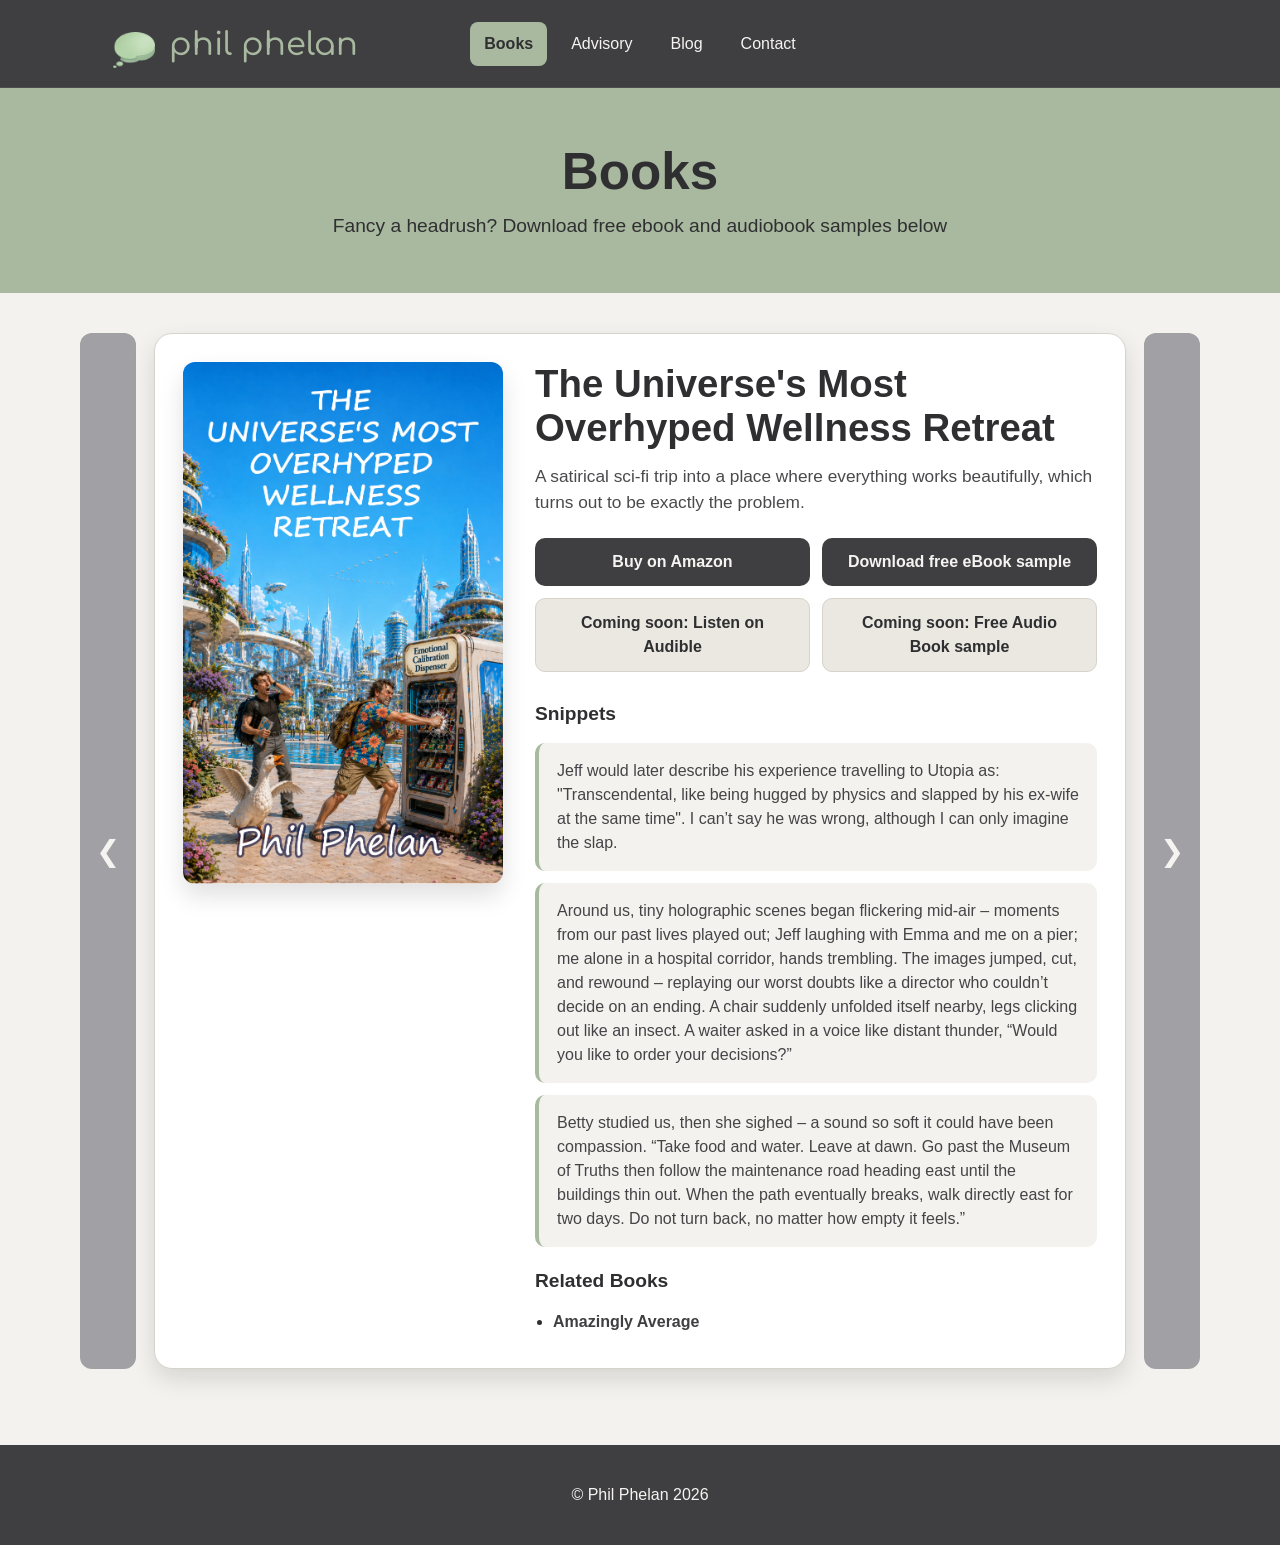
==== commit 2f36397c: "Add files via upload" ====
--- a/index.html
+++ b/index.html
@@ -49,12 +49,7 @@
             A satirical sci-fi trip into a place where everything works beautifully, which turns out to be exactly the problem.
           </p>
 
-          <div class="button-grid">
-            <a id="sample-ebook-link" class="btn btn-primary" href="#" target="_blank">Coming soon: Download free sample eBook</a>
-            <a id="sample-audio-link" class="btn btn-secondary" href="#" target="_blank">Coming soon: Download free sample audiobook</a>
-            <a id="amazon-link" class="btn btn-primary" href="#" target="_blank" rel="noopener">Buy on Amazon</a>
-            <a id="audible-link" class="btn btn-secondary" href="#" target="_blank" rel="noopener">Coming soon: Listen on Audible</a>
-          </div>
+          <div class="button-grid" id="button-grid"></div>
 
           <div class="snippet-block">
             <h4>Snippets</h4>
@@ -83,44 +78,72 @@
   </footer>
 
   <script>
-    const Books = [
-      {
-        id: "wellness-retreat",
-        title: "The Universe's Most Overhyped Wellness Retreat",
-        cover: "images/universe-overhyped-wellness-retreat.jpg",
-        blurb: "A satirical sci-fi trip into a place where everything works beautifully, which turns out to be exactly the problem.",
-        sampleEbook: "#",
-        sampleAudio: "#",
-        amazon: "https://www.amazon.com.au/dp/B0FKN4XPHY",
-        audible: "#",
-        snippets: [
-          'Jeff would later describe his experience travelling to Utopia as: "Transcendental, like being hugged by physics and slapped by his ex-wife at the same time". I can’t say he was wrong, although I can only imagine the slap.',
-          'Around us, tiny holographic scenes began flickering mid-air – moments from our past lives played out; Jeff laughing with Emma and me on a pier; me alone in a hospital corridor, hands trembling. The images jumped, cut, and rewound – replaying our worst doubts like a director who couldn’t decide on an ending. A chair suddenly unfolded itself nearby, legs clicking out like an insect. A waiter asked in a voice like distant thunder, “Would you like to order your decisions?”',
-          'Betty studied us, then she sighed – a sound so soft it could have been compassion. “Take food and water. Leave at dawn. Go past the Museum of Truths then follow the maintenance road heading east until the buildings thin out. When the path eventually breaks, walk directly east for two days. Do not turn back, no matter how empty it feels.”'
-        ],
-        related: [
-          { label: "Amazingly Average", href: "#" }
-        ]
-      },
-      {
-        id: "Amazingly-Average",
-        title: "Amazingly Average",
-        cover: "images/Amazingly-Average-FrontCover.png",
-        blurb: "A grounded, dry, honest book about ordinary life, impossible standards, and the relief of dropping the performance.",
-        sampleEbook: "#",
-        sampleAudio: "#",
-        amazon: "#",
-        audible: "#",
-        snippets: [
-          '"You do not need to become extraordinary to become useful, peaceful, or decent"',
-          '"The Theory of happiness is ..."',
-          '"A lot of suffering comes from trying to look impressive to people who barely remember your surname"'
-        ],
-        related: [
-          { label: "The Universe's Most Overhyped Wellness Retreat", href: "#" }
-        ]
+const Books = [
+  {
+    id: "wellness-retreat",
+    title: "The Universe's Most Overhyped Wellness Retreat",
+    cover: "images/universe-overhyped-wellness-retreat.jpg",
+    blurb: "A satirical sci-fi trip into a place where everything works beautifully, which turns out to be exactly the problem.",
+    buttons: [
+
+    {
+        label: "Buy on Amazon",
+        href: "https://www.amazon.com.au/dp/B0FKN4XPHY",
+        className: "btn btn-primary",
+        target: "_blank"
+      },
+      {
+        label: "Download free eBook sample",
+        href: "sample.html",
+        className: "btn btn-primary"
+      },
+   
+      {
+        label: "Coming soon: Listen on Audible",
+        href: "#",
+        className: "btn btn-secondary"
+      },
+
+      {
+        label: "Coming soon: Free Audio Book sample",
+        href: "#",
+        className: "btn btn-secondary"
+      },
+
+
+
+    ],
+    snippets: [
+      'Jeff would later describe his experience travelling to Utopia as: "Transcendental, like being hugged by physics and slapped by his ex-wife at the same time". I can’t say he was wrong, although I can only imagine the slap.',
+      'Around us, tiny holographic scenes began flickering mid-air – moments from our past lives played out; Jeff laughing with Emma and me on a pier; me alone in a hospital corridor, hands trembling. The images jumped, cut, and rewound – replaying our worst doubts like a director who couldn’t decide on an ending. A chair suddenly unfolded itself nearby, legs clicking out like an insect. A waiter asked in a voice like distant thunder, “Would you like to order your decisions?”',
+      'Betty studied us, then she sighed – a sound so soft it could have been compassion. “Take food and water. Leave at dawn. Go past the Museum of Truths then follow the maintenance road heading east until the buildings thin out. When the path eventually breaks, walk directly east for two days. Do not turn back, no matter how empty it feels.”'
+    ],
+    related: [
+      { label: "Amazingly Average", href: "#" }
+    ]
+  },
+  {
+    id: "amazingly-average",
+    title: "Amazingly Average",
+    cover: "images/Amazingly-Average-FrontCover.png",
+    blurb: "A grounded, dry, honest book about ordinary life, impossible standards, and the relief of dropping the performance.",
+    buttons: [
+      {
+        label: "Coming soon",
+        href: "#",
+        className: "btn btn-disabled"
       }
-    ];
+    ],
+    snippets: [
+      '"You do not need to become extraordinary to become useful, peaceful, or decent"',
+      '"The Theory of happiness is ..."',
+      '"A lot of suffering comes from trying to look impressive to people who barely remember your surname"'
+    ],
+    related: [
+      { label: "The Universe's Most Overhyped Wellness Retreat", href: "#" }
+    ]
+  }
+];
 
     let currentIndex = 0;
 
@@ -132,10 +155,33 @@
       document.getElementById("release-title").textContent = release.title;
       document.getElementById("release-blurb").textContent = release.blurb;
 
-      document.getElementById("sample-ebook-link").href = release.sampleEbook;
-      document.getElementById("sample-audio-link").href = release.sampleAudio;
-      document.getElementById("amazon-link").href = release.amazon;
-      document.getElementById("audible-link").href = release.audible;
+      const buttonGrid = document.getElementById("button-grid");
+      buttonGrid.innerHTML = "";
+
+      if (release.buttons.length === 1) {
+      buttonGrid.classList.add("single-button");
+      } else {
+      buttonGrid.classList.remove("single-button");
+     }
+
+      release.buttons.forEach(button => {
+      const a = document.createElement("a");
+      a.textContent = button.label;
+      a.href = button.href || "#";
+      a.className = button.className || "btn btn-primary";
+
+      if (button.target) {
+      a.target = button.target;
+      a.rel = "noopener";
+  }
+
+  if (button.className && button.className.includes("btn-disabled")) {
+    a.setAttribute("aria-disabled", "true");
+    a.addEventListener("click", (e) => e.preventDefault());
+  }
+
+  buttonGrid.appendChild(a);
+});
 
       document.getElementById("snippet-1").textContent = release.snippets[0] || "";
       document.getElementById("snippet-2").textContent = release.snippets[1] || "";
--- a/style.css
+++ b/style.css
@@ -83,7 +83,7 @@
   width: 42px;
   object-fit: contain;
   position: relative;
-  top: 5px;
+  top: 10px;
 }
 
 .main-nav {
@@ -692,4 +692,131 @@
 
 .contact-form .btn {
   justify-self: start;
+}
+
+/* Sample page */
+.sample-card {
+  max-width: 760px;
+  margin: 0 auto 32px;
+  background: white;
+  border: 1px solid var(--border);
+  border-radius: 20px;
+  padding: 34px 32px;
+  box-shadow: 0 10px 24px var(--shadow);
+}
+
+.sample-card h2 {
+  margin-top: 0;
+  margin-bottom: 12px;
+}
+
+.sample-form {
+  display: grid;
+  gap: 16px;
+  margin-top: 24px;
+}
+
+.form-row {
+  display: grid;
+  gap: 8px;
+}
+
+.form-row label {
+  font-weight: 700;
+  color: var(--bg-dark);
+}
+
+.form-row input,
+.form-row textarea,
+.form-row select {
+  width: 100%;
+  padding: 14px 16px;
+  border: 1px solid var(--border);
+  border-radius: 12px;
+  font: inherit;
+  background: white;
+  color: var(--text-dark);
+}
+
+.form-row input:focus,
+.form-row textarea:focus,
+.form-row select:focus {
+  outline: none;
+  border-color: var(--sage-deep);
+  box-shadow: 0 0 0 3px rgba(142, 161, 132, 0.18);
+}
+
+.sample-form .btn {
+  justify-self: start;
+}
+
+.sample-note {
+  margin-top: 18px;
+  color: #666;
+  font-size: 0.95rem;
+}
+
+.optional-text {
+  font-weight: 400;
+  color: #666;
+}
+
+.sample-options-grid {
+  display: grid;
+  grid-template-columns: repeat(3, minmax(0, 1fr));
+  gap: 20px;
+}
+
+.sample-option-card {
+  background: white;
+  border: 1px solid var(--border);
+  border-radius: 18px;
+  padding: 24px 22px;
+  box-shadow: 0 8px 20px var(--shadow);
+}
+
+.sample-option-card h3 {
+  margin-top: 0;
+  margin-bottom: 10px;
+}
+
+.sample-option-card p {
+  margin: 0;
+  color: #4d4d50;
+}
+
+@media (max-width: 760px) {
+  .sample-card {
+    padding: 26px 20px;
+    border-radius: 16px;
+  }
+
+  .sample-options-grid {
+    grid-template-columns: 1fr;
+  }
+}
+
+.btn-disabled {
+  background: #a0a0a5;
+  color: var(--text-light);
+  cursor: default;
+  pointer-events: auto;
+}
+
+.btn-disabled:hover {
+  transform: none;
+  background: #a0a0a5;
+}
+
+.button-grid:has(.btn-disabled:only-child),
+.button-grid.single-button {
+  grid-template-columns: 1fr;
+}
+
+.kit-form-wrap {
+  margin-top: 24px;
+}
+
+.kit-form-wrap form {
+  width: 100%;
 }
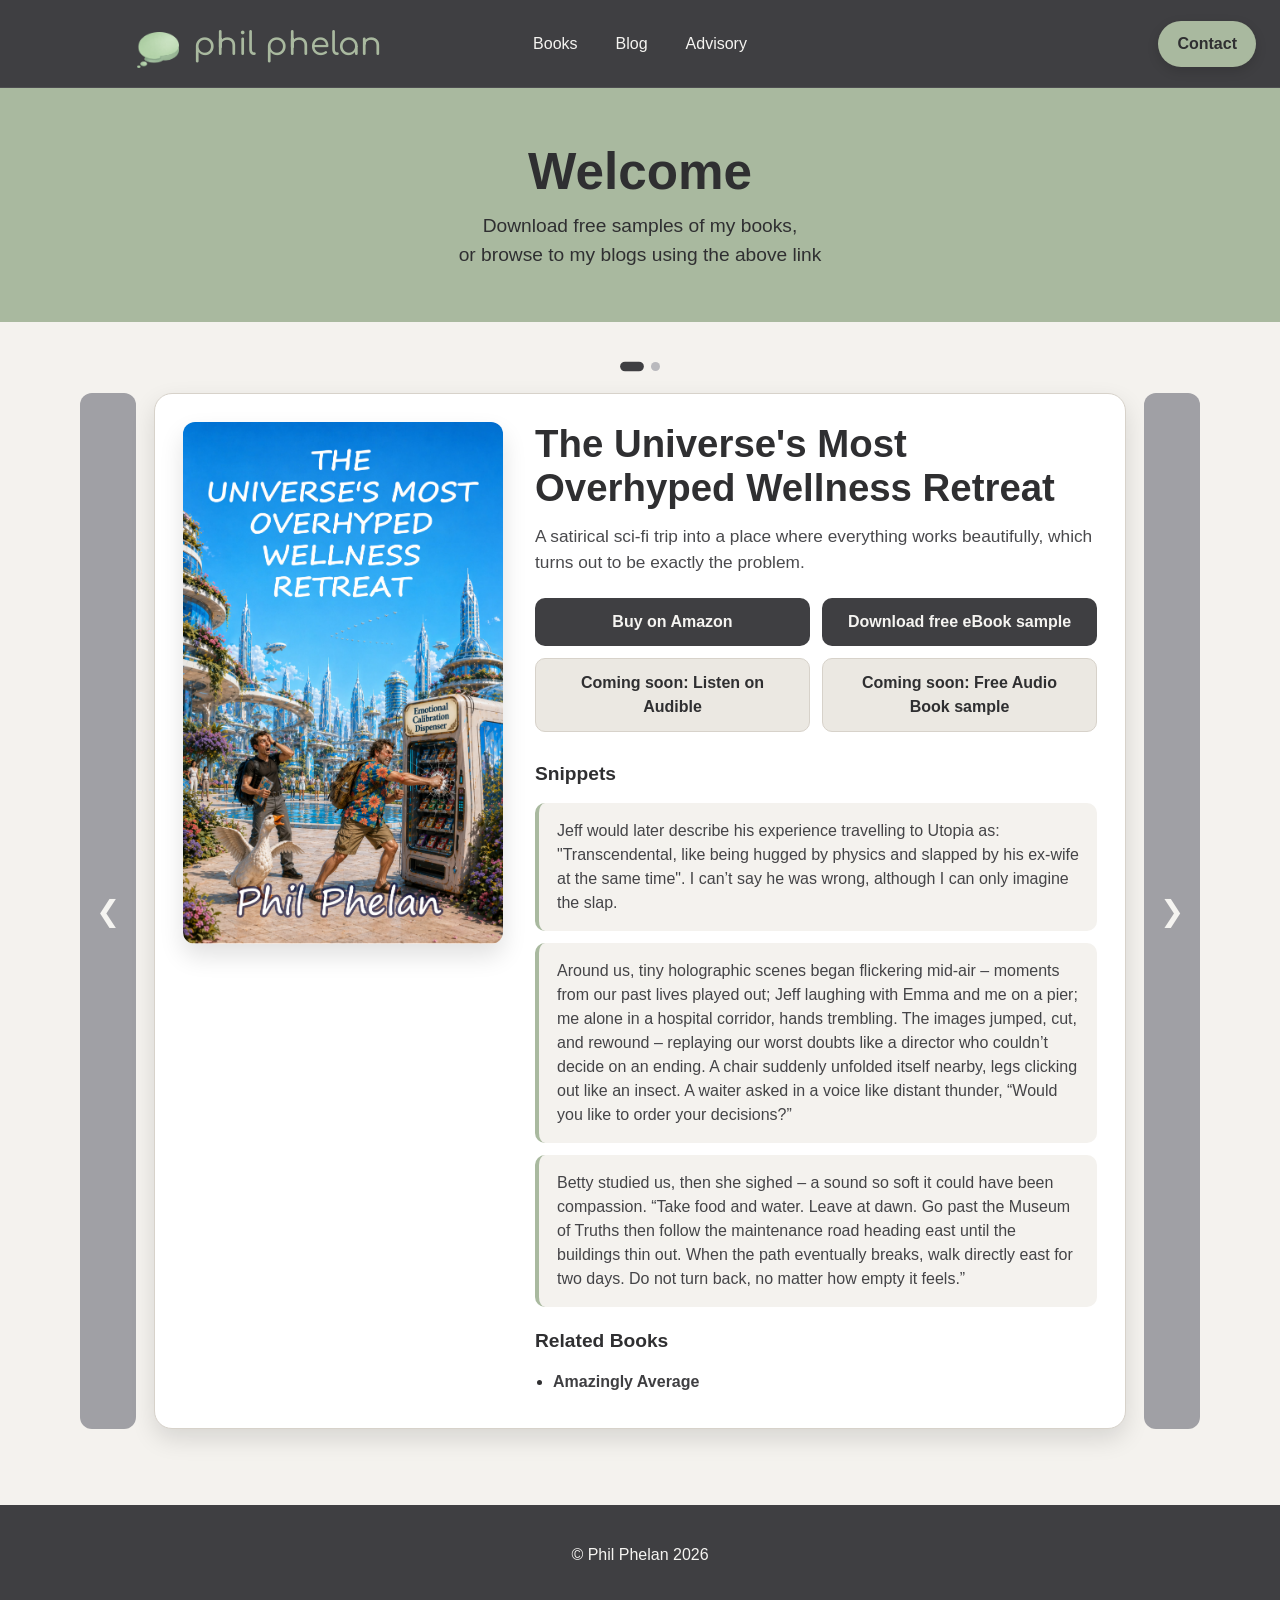
==== commit dc591b91: "Add files via upload" ====
--- a/index.html
+++ b/index.html
@@ -11,35 +11,40 @@
 </head>
 <body>
   <header class="site-header">
-    <div class="brand">
-      <a href="index.html" class="brand-link">
-        <img src="images/mylogo-sage.svg" alt="Phil Phelan logo" class="brand-mark">
-         <span class="brand-name">phil phelan</span>
-      </a>
-    </div>
-
-    <nav class="main-nav" aria-label="Main navigation">
-      <a href="index.html" class="nav-link active">Books</a>
-      <a href="advisory.html" class="nav-link">Advisory</a>
-      <a href="blog.html" class="nav-link">Blog</a>
-      <a href="contact.html" class="nav-link">Contact</a>
-    </nav>
-  </header>
+  <div class="brand">
+    <a href="index.html" class="brand-link">
+      <img src="images/mylogo-sage.svg" alt="Phil Phelan logo" class="brand-mark">
+      <span class="brand-name">phil phelan</span>
+    </a>
+  </div>
+
+  <nav class="main-nav" aria-label="Main navigation">
+    <a href="index.html" class="nav-link">Books</a>
+    <a href="blog.html" class="nav-link">Blog</a>
+    <a href="advisory.html" class="nav-link">Advisory</a>
+ 
+  </nav>
+
+  <a href="contact.html" class="header-contact-btn">Contact</a>
+</header>
   
-  <section class="hero hero-dark">
-    <div class="container hero-inner">
-      <h1>Books</h1>
-      <p>Fancy a headrush? Download free ebook and audiobook samples below</p>
-    </div>
-  </section>
+<section class="hero hero-dark">
+  <div class="container hero-inner">
+    <h1>Welcome</h1>
+    <p>Download free samples of my books,</p>
+    <p>or browse to my blogs using the above link</p>
+  </div>
+</section>
 
   <main class="container page-content">
     <section class="release-carousel" aria-label="Release carousel">
+      <div class="carousel-dots" id="release-dots" aria-label="Release selector"></div>
+
       <button class="carousel-arrow" id="prev-release" aria-label="Previous release">&#10094;</button>
 
       <div class="release-panel">
         <div class="release-cover-wrap">
-          <img id="release-cover" src="images/universe-overhyped-wellness-retreat.jpg" alt="Release cover" class="release-cover">
+          <img id="release-cover" src="images/universe-overhyped-wellness-retreat.jpg" alt="Release cover" class="release-cover zoomable-image" tabindex="0" role="button" aria-label="Open release cover larger">
         </div>
 
         <div class="release-details">
@@ -85,8 +90,7 @@
     cover: "images/universe-overhyped-wellness-retreat.jpg",
     blurb: "A satirical sci-fi trip into a place where everything works beautifully, which turns out to be exactly the problem.",
     buttons: [
-
-    {
+      {
         label: "Buy on Amazon",
         href: "https://www.amazon.com.au/dp/B0FKN4XPHY",
         className: "btn btn-primary",
@@ -97,21 +101,16 @@
         href: "sample.html",
         className: "btn btn-primary"
       },
-   
       {
         label: "Coming soon: Listen on Audible",
         href: "#",
         className: "btn btn-secondary"
       },
-
       {
         label: "Coming soon: Free Audio Book sample",
         href: "#",
         className: "btn btn-secondary"
-      },
-
-
-
+      }
     ],
     snippets: [
       'Jeff would later describe his experience travelling to Utopia as: "Transcendental, like being hugged by physics and slapped by his ex-wife at the same time". I can’t say he was wrong, although I can only imagine the slap.',
@@ -145,72 +144,164 @@
   }
 ];
 
-    let currentIndex = 0;
-
-    function renderRelease(index) {
-      const release = Books[index];
-
-      document.getElementById("release-cover").src = release.cover;
-      document.getElementById("release-cover").alt = release.title + " cover";
-      document.getElementById("release-title").textContent = release.title;
-      document.getElementById("release-blurb").textContent = release.blurb;
-
-      const buttonGrid = document.getElementById("button-grid");
-      buttonGrid.innerHTML = "";
-
-      if (release.buttons.length === 1) {
-      buttonGrid.classList.add("single-button");
-      } else {
-      buttonGrid.classList.remove("single-button");
-     }
-
-      release.buttons.forEach(button => {
-      const a = document.createElement("a");
-      a.textContent = button.label;
-      a.href = button.href || "#";
-      a.className = button.className || "btn btn-primary";
-
-      if (button.target) {
+let currentIndex = 0;
+
+function renderRelease(index) {
+  const release = Books[index];
+
+  document.getElementById("release-cover").src = release.cover;
+  document.getElementById("release-cover").alt = release.title + " cover";
+  document.getElementById("release-title").textContent = release.title;
+  document.getElementById("release-blurb").textContent = release.blurb;
+
+  const buttonGrid = document.getElementById("button-grid");
+  buttonGrid.innerHTML = "";
+
+  if (release.buttons.length === 1) {
+    buttonGrid.classList.add("single-button");
+  } else {
+    buttonGrid.classList.remove("single-button");
+  }
+
+  release.buttons.forEach(button => {
+    const a = document.createElement("a");
+    a.textContent = button.label;
+    a.href = button.href || "#";
+    a.className = button.className || "btn btn-primary";
+
+    if (button.target) {
       a.target = button.target;
       a.rel = "noopener";
-  }
-
-  if (button.className && button.className.includes("btn-disabled")) {
-    a.setAttribute("aria-disabled", "true");
-    a.addEventListener("click", (e) => e.preventDefault());
-  }
-
-  buttonGrid.appendChild(a);
-});
-
-      document.getElementById("snippet-1").textContent = release.snippets[0] || "";
-      document.getElementById("snippet-2").textContent = release.snippets[1] || "";
-      document.getElementById("snippet-3").textContent = release.snippets[2] || "";
-
-      const relatedList = document.getElementById("related-Books");
-      relatedList.innerHTML = "";
-
-      release.related.forEach(item => {
-        const li = document.createElement("li");
-        const a = document.createElement("a");
-        a.href = item.href;
-        a.textContent = item.label;
-        li.appendChild(a);
-        relatedList.appendChild(li);
-      });
     }
 
-    document.getElementById("prev-release").addEventListener("click", () => {
-      currentIndex = (currentIndex - 1 + Books.length) % Books.length;
+    if (button.className && button.className.includes("btn-disabled")) {
+      a.setAttribute("aria-disabled", "true");
+      a.addEventListener("click", (e) => e.preventDefault());
+    }
+
+    buttonGrid.appendChild(a);
+  });
+
+  document.getElementById("snippet-1").textContent = release.snippets[0] || "";
+  document.getElementById("snippet-2").textContent = release.snippets[1] || "";
+  document.getElementById("snippet-3").textContent = release.snippets[2] || "";
+
+  const relatedList = document.getElementById("related-Books");
+  relatedList.innerHTML = "";
+
+  release.related.forEach(item => {
+    const li = document.createElement("li");
+    const a = document.createElement("a");
+    a.href = item.href;
+    a.textContent = item.label;
+    li.appendChild(a);
+    relatedList.appendChild(li);
+  });
+
+  updateDots();
+}
+
+function renderDots() {
+  const dots = document.getElementById("release-dots");
+  dots.innerHTML = "";
+
+  Books.forEach((book, index) => {
+    const button = document.createElement("button");
+    button.type = "button";
+    button.className = "carousel-dot";
+    button.setAttribute("aria-label", "Show " + book.title);
+
+    button.addEventListener("click", () => {
+      currentIndex = index;
       renderRelease(currentIndex);
     });
 
-    document.getElementById("next-release").addEventListener("click", () => {
-      currentIndex = (currentIndex + 1) % Books.length;
-      renderRelease(currentIndex);
+    dots.appendChild(button);
+  });
+}
+
+function updateDots() {
+  const dots = document.querySelectorAll(".carousel-dot");
+
+  dots.forEach((dot, index) => {
+    dot.classList.toggle("active", index === currentIndex);
+    dot.setAttribute("aria-current", index === currentIndex ? "true" : "false");
+  });
+}
+
+function openLightbox(src, altText) {
+  const existing = document.querySelector(".image-lightbox");
+  if (existing) existing.remove();
+
+  const lightbox = document.createElement("div");
+  lightbox.className = "image-lightbox";
+
+  const img = document.createElement("img");
+  img.src = src;
+  img.alt = altText || "Enlarged image";
+
+  const closeButton = document.createElement("button");
+  closeButton.className = "image-lightbox-close";
+  closeButton.type = "button";
+  closeButton.setAttribute("aria-label", "Close enlarged image");
+  closeButton.innerHTML = "&times;";
+
+  lightbox.appendChild(closeButton);
+  lightbox.appendChild(img);
+  document.body.appendChild(lightbox);
+
+  function closeLightbox() {
+    lightbox.remove();
+    document.removeEventListener("keydown", escapeClose);
+  }
+
+  function escapeClose(event) {
+    if (event.key === "Escape") {
+      closeLightbox();
+    }
+  }
+
+  closeButton.addEventListener("click", closeLightbox);
+
+  lightbox.addEventListener("click", (event) => {
+    if (event.target === lightbox) {
+      closeLightbox();
+    }
+  });
+
+  document.addEventListener("keydown", escapeClose);
+}
+
+function setupImageZoom() {
+  document.querySelectorAll(".release-cover").forEach((img) => {
+    img.style.cursor = "zoom-in";
+
+    img.addEventListener("click", () => {
+      openLightbox(img.currentSrc || img.src, img.alt);
     });
 
-    renderRelease(currentIndex);
+    img.addEventListener("keydown", (event) => {
+      if (event.key === "Enter" || event.key === " ") {
+        event.preventDefault();
+        openLightbox(img.currentSrc || img.src, img.alt);
+      }
+    });
+  });
+}
+
+document.getElementById("prev-release").addEventListener("click", () => {
+  currentIndex = (currentIndex - 1 + Books.length) % Books.length;
+  renderRelease(currentIndex);
+});
+
+document.getElementById("next-release").addEventListener("click", () => {
+  currentIndex = (currentIndex + 1) % Books.length;
+  renderRelease(currentIndex);
+});
+
+renderDots();
+renderRelease(currentIndex);
+setupImageZoom();
   </script>
 </body>
-</html>+</html>
--- a/style.css
+++ b/style.css
@@ -620,7 +620,7 @@
   .main-nav {
     flex-wrap: wrap;
   }
- 
+
   .blog-post {
     padding: 26px 20px;
     border-radius: 14px;
@@ -819,4 +819,312 @@
 
 .kit-form-wrap form {
   width: 100%;
-}+}
+
+.header-contact-btn {
+  justify-self: end;
+  text-decoration: none;
+  background: var(--sage);
+  color: var(--text-dark);
+  padding: 10px 16px;
+  border-radius: 8px;
+  font-weight: 700;
+}
+
+.header-contact-btn:hover {
+  background: var(--sage-deep);
+}
+
+.blog-card img[src*="MHFA Badge"] {
+  width: 42%;
+  height: auto;
+  max-height: 115px;
+  object-fit: contain;
+  margin: 26px auto 18px;
+  display: block;
+  border-radius: 0;
+}
+
+.sample-downloads {
+  text-align: center;
+}
+
+.sample-error {
+  margin-top: 14px;
+  color: #b00020;
+  font-weight: 700;
+}
+
+/* Better mobile layout for book carousel */
+@media (max-width: 760px) {
+  .page-content {
+    padding: 24px 0 36px;
+  }
+
+  .release-carousel {
+    display: flex;
+    flex-wrap: wrap;
+    gap: 12px;
+  }
+
+  .release-panel {
+    order: 1;
+    width: 100%;
+    padding: 18px;
+    gap: 18px;
+    border-radius: 16px;
+  }
+
+  .release-cover-wrap {
+    justify-content: center;
+  }
+
+  .release-cover {
+    max-width: 190px;
+    border-radius: 10px;
+  }
+
+  .release-details h3 {
+    font-size: 1.55rem;
+    text-align: center;
+    margin-bottom: 10px;
+  }
+
+  .release-blurb {
+    font-size: 0.98rem;
+    text-align: center;
+    margin-bottom: 16px;
+  }
+
+  .button-grid {
+    grid-template-columns: 1fr;
+    gap: 10px;
+    margin-bottom: 18px;
+  }
+
+  .btn {
+    min-height: 44px;
+    padding: 10px 14px;
+    font-size: 0.95rem;
+  }
+
+  .snippet-block {
+    margin-top: 14px;
+  }
+
+  .snippet-block h4 {
+    text-align: center;
+    margin-bottom: 10px;
+  }
+
+  .snippet {
+    font-size: 0.92rem;
+    line-height: 1.45;
+    padding: 12px 14px;
+  }
+
+  #snippet-2,
+  #snippet-3 {
+    display: none;
+  }
+
+  .related-block {
+    display: none;
+  }
+
+  .carousel-arrow {
+    order: 2;
+    width: calc(50% - 6px);
+    min-height: 46px;
+    border-radius: 12px;
+    font-size: 1.4rem;
+  }
+
+  .hero-inner {
+    padding: 32px 0 30px;
+  }
+
+  .hero-inner h1 {
+    font-size: 2rem;
+  }
+
+  .hero-inner p {
+    font-size: 1rem;
+  }
+}
+
+/* Carousel dots */
+.carousel-dots {
+  grid-column: 1 / -1;
+  display: flex;
+  justify-content: center;
+  align-items: center;
+  gap: 8px;
+  margin: 0 0 4px;
+}
+
+.carousel-dot {
+  width: 9px;
+  height: 9px;
+  border: 0;
+  border-radius: 999px;
+  background: #b9b9bd;
+  cursor: pointer;
+  padding: 0;
+  transition: transform 0.2s ease, background 0.2s ease, width 0.2s ease;
+}
+
+.carousel-dot:hover,
+.carousel-dot.active {
+  background: var(--bg-dark);
+  transform: scale(1.08);
+}
+
+.carousel-dot.active {
+  width: 22px;
+}
+
+/* Cleaner contact button */
+.header-contact-btn {
+  justify-self: end;
+  text-decoration: none;
+  background: var(--sage);
+  color: var(--text-dark);
+  padding: 10px 18px;
+  border-radius: 999px;
+  font-weight: 700;
+  border: 1px solid rgba(169, 185, 159, 0.65);
+  box-shadow: 0 4px 12px rgba(0, 0, 0, 0.14);
+  transition: background 0.2s ease, transform 0.15s ease, box-shadow 0.2s ease;
+}
+
+.header-contact-btn:hover {
+  background: var(--sage-deep);
+  transform: translateY(-1px);
+  box-shadow: 0 6px 16px rgba(0, 0, 0, 0.18);
+}
+
+/* Click-to-enlarge images */
+.zoomable-image,
+.blog-card img,
+.blog-post img,
+.release-cover {
+  cursor: zoom-in;
+}
+
+/* Lightbox - created only when an image is clicked */
+.image-lightbox {
+  position: fixed;
+  inset: 0;
+  z-index: 9999;
+  background: rgba(0, 0, 0, 0.88);
+  display: flex;
+  align-items: center;
+  justify-content: center;
+  padding: 24px;
+}
+
+.image-lightbox img {
+  max-width: 95vw;
+  max-height: 90vh;
+  object-fit: contain;
+  border-radius: 12px;
+  box-shadow: 0 18px 50px rgba(0, 0, 0, 0.45);
+}
+
+.image-lightbox-close {
+  position: fixed;
+  top: 18px;
+  right: 24px;
+  border: none;
+  background: transparent;
+  color: white;
+  font-size: 42px;
+  line-height: 1;
+  cursor: pointer;
+}
+
+@media (max-width: 980px) {
+  .site-header {
+    justify-items: center;
+    text-align: center;
+  }
+
+  .header-contact-btn {
+    justify-self: center;
+  }
+}
+
+@media (max-width: 760px) {
+  .site-header {
+    gap: 14px;
+    padding: 16px 18px 18px;
+  }
+
+  .brand-link {
+    gap: 10px;
+  }
+
+  .brand-name {
+    font-size: 1.65rem;
+  }
+
+  .brand-mark {
+    height: 36px;
+    width: 36px;
+  }
+
+  .main-nav {
+    width: 100%;
+    gap: 8px;
+    justify-content: center;
+  }
+
+  .nav-link {
+    padding: 8px 10px;
+  }
+
+  .header-contact-btn {
+    width: 100%;
+    max-width: 260px;
+    padding: 11px 16px;
+  }
+
+  .carousel-dots {
+    order: 0;
+    width: 100%;
+    margin-bottom: 2px;
+  }
+
+  .image-lightbox {
+    padding: 14px;
+  }
+
+  .image-lightbox img {
+    max-width: 96vw;
+    max-height: 86vh;
+  }
+}
+
+
+
+/* Make the whole blog card text area clickable */
+.blog-content-link {
+  color: inherit;
+  text-decoration: none;
+  border-radius: 14px;
+  padding: 8px 6px 6px;
+  margin: -8px -6px -6px;
+  transition: background 0.18s ease, transform 0.18s ease;
+}
+
+.blog-content-link:hover,
+.blog-content-link:focus {
+  background: rgba(169, 185, 159, 0.16);
+  outline: none;
+}
+
+.blog-content-link:hover .text-link,
+.blog-content-link:focus .text-link {
+  text-decoration: underline;
+}
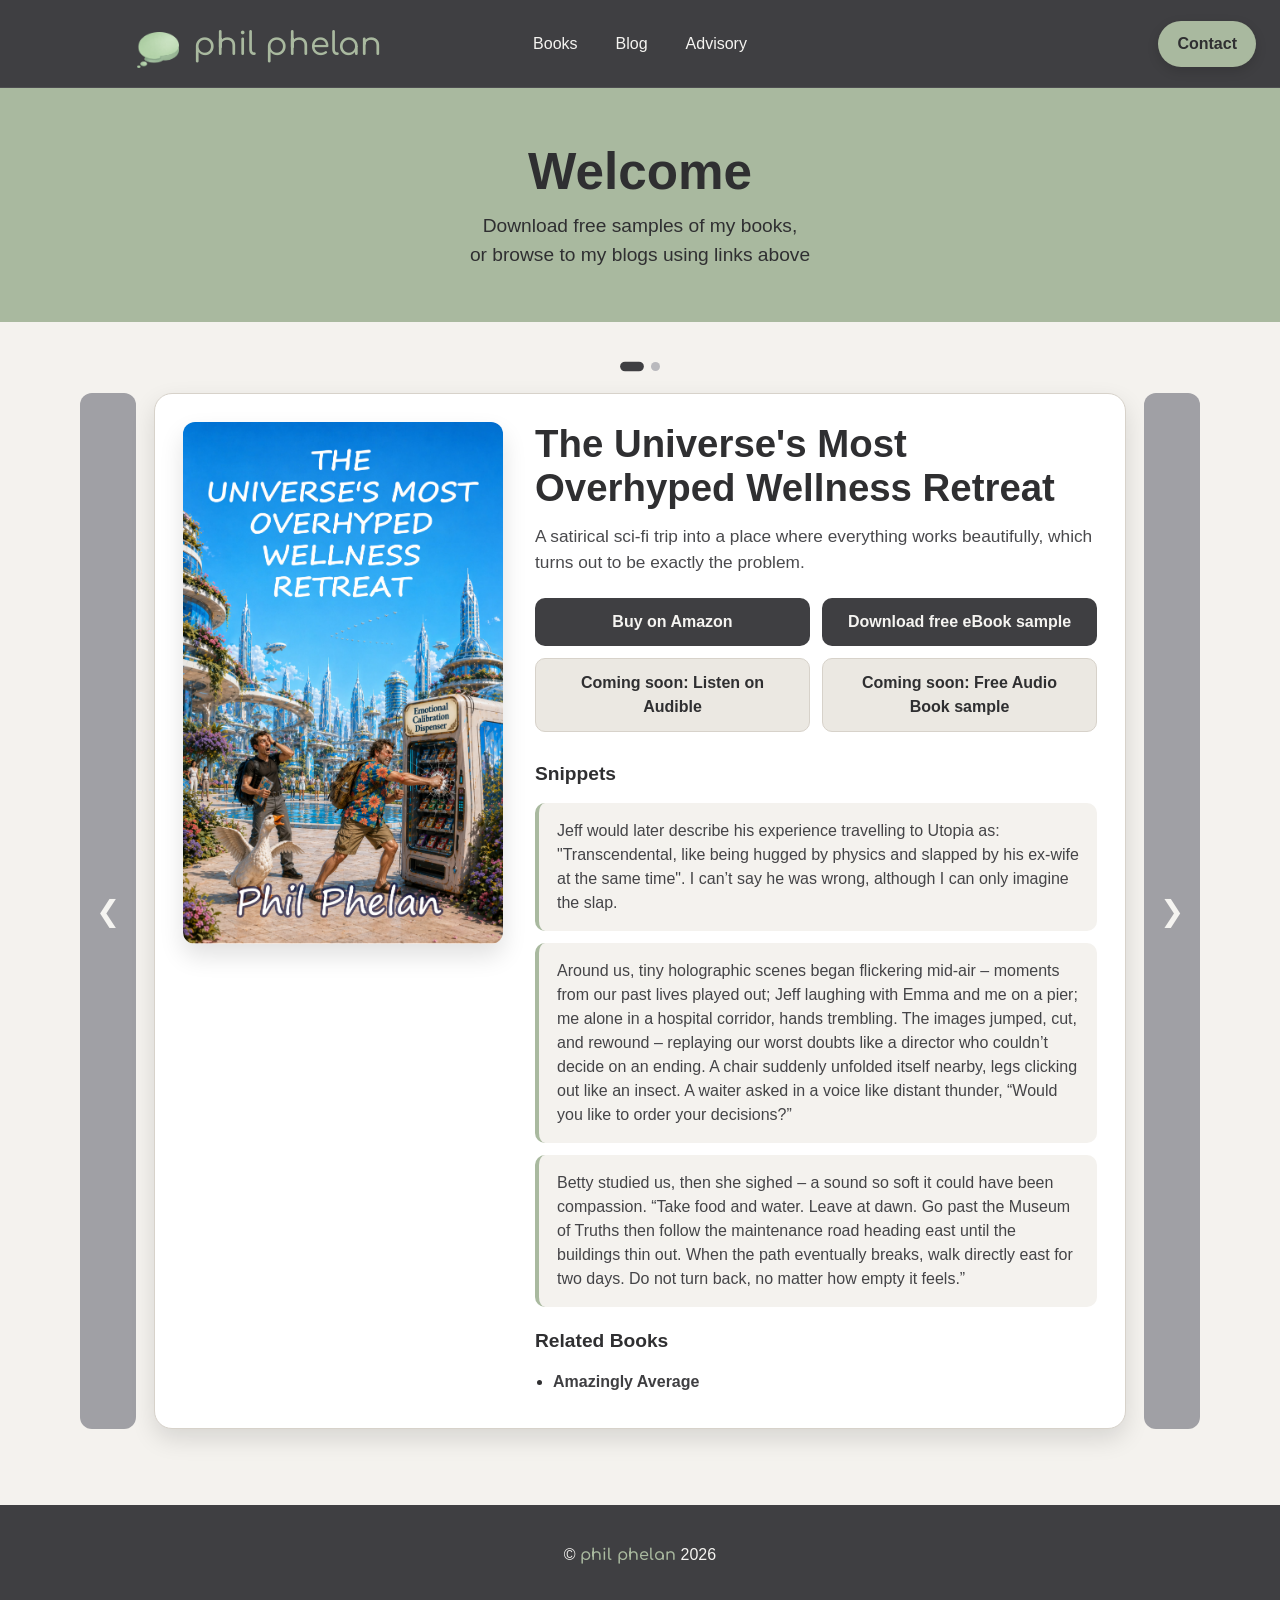
==== commit 07a6879c: "Initial local commit" ====
--- a/index.html
+++ b/index.html
@@ -32,7 +32,7 @@
   <div class="container hero-inner">
     <h1>Welcome</h1>
     <p>Download free samples of my books,</p>
-    <p>or browse to my blogs using the above link</p>
+    <p>or browse to my blogs using links above</p>
   </div>
 </section>
 
@@ -78,7 +78,7 @@
 
   <footer class="site-footer">
     <div class="container footer-inner">
-      <p>© Phil Phelan 2026</p>
+      <p>© <span class="footer-name">phil phelan</span> 2026</p>
     </div>
   </footer>
 
@@ -272,11 +272,56 @@
   document.addEventListener("keydown", escapeClose);
 }
 
+
+function setupCarouselSwipe() {
+  const carousel = document.querySelector(".release-carousel");
+  if (!carousel) return;
+
+  let touchStartX = 0;
+  let touchStartY = 0;
+  let justSwiped = false;
+
+  carousel.addEventListener("touchstart", (event) => {
+    const touch = event.changedTouches[0];
+    touchStartX = touch.screenX;
+    touchStartY = touch.screenY;
+  }, { passive: true });
+
+  carousel.addEventListener("touchend", (event) => {
+    const touch = event.changedTouches[0];
+    const deltaX = touch.screenX - touchStartX;
+    const deltaY = touch.screenY - touchStartY;
+
+    const isHorizontalSwipe = Math.abs(deltaX) > 55 && Math.abs(deltaX) > Math.abs(deltaY) * 1.4;
+
+    if (!isHorizontalSwipe) return;
+
+    justSwiped = true;
+
+    if (deltaX < 0) {
+      currentIndex = (currentIndex + 1) % Books.length;
+    } else {
+      currentIndex = (currentIndex - 1 + Books.length) % Books.length;
+    }
+
+    renderRelease(currentIndex);
+
+    window.setTimeout(() => {
+      justSwiped = false;
+    }, 300);
+  }, { passive: true });
+
+  window.carouselJustSwiped = function () {
+    return justSwiped;
+  };
+}
+
 function setupImageZoom() {
   document.querySelectorAll(".release-cover").forEach((img) => {
     img.style.cursor = "zoom-in";
 
     img.addEventListener("click", () => {
+      if (window.carouselJustSwiped && window.carouselJustSwiped()) return;
       openLightbox(img.currentSrc || img.src, img.alt);
     });
 
@@ -302,6 +347,7 @@
 renderDots();
 renderRelease(currentIndex);
 setupImageZoom();
+setupCarouselSwipe();
   </script>
 </body>
 </html>
--- a/style.css
+++ b/style.css
@@ -572,6 +572,12 @@
 .footer-inner {
   padding: 22px 0;
   text-align: center;
+}
+
+.footer-name {
+  font-family: 'Comfortaa', Arial, sans-serif;
+  font-weight: 600;
+  color: var(--sage);
 }
 
 /* Responsive */
@@ -1128,3 +1134,73 @@
 .blog-content-link:focus .text-link {
   text-decoration: underline;
 }
+
+/* Final mobile header fix - contact stays small at top right */
+@media (max-width: 760px) {
+  .site-header {
+    display: grid;
+    grid-template-columns: minmax(0, 1fr) auto;
+    grid-template-areas:
+      "brand contact"
+      "nav nav";
+    align-items: center;
+    justify-items: stretch;
+    gap: 12px;
+    min-height: auto;
+    padding: 12px 14px 14px;
+    text-align: left;
+  }
+
+  .brand {
+    grid-area: brand;
+    justify-self: start;
+    min-width: 0;
+  }
+
+  .brand-link {
+    gap: 9px;
+  }
+
+  .brand-name {
+    font-size: 1.45rem;
+    top: 4px;
+    white-space: nowrap;
+  }
+
+  .brand-mark {
+    height: 34px;
+    width: 34px;
+    top: 7px;
+  }
+
+  .header-contact-btn {
+    grid-area: contact;
+    justify-self: end;
+    align-self: center;
+    width: auto;
+    max-width: none;
+    padding: 8px 12px;
+    border-radius: 999px;
+    font-size: 0.9rem;
+    line-height: 1;
+    white-space: nowrap;
+  }
+
+  .main-nav {
+    grid-area: nav;
+    width: 100%;
+    justify-content: center;
+    flex-wrap: wrap;
+    gap: 8px;
+  }
+
+  .nav-link {
+    padding: 8px 10px;
+  }
+}
+
+/* Carousel can be swiped on touch devices */
+.release-carousel {
+  touch-action: pan-y;
+}
+
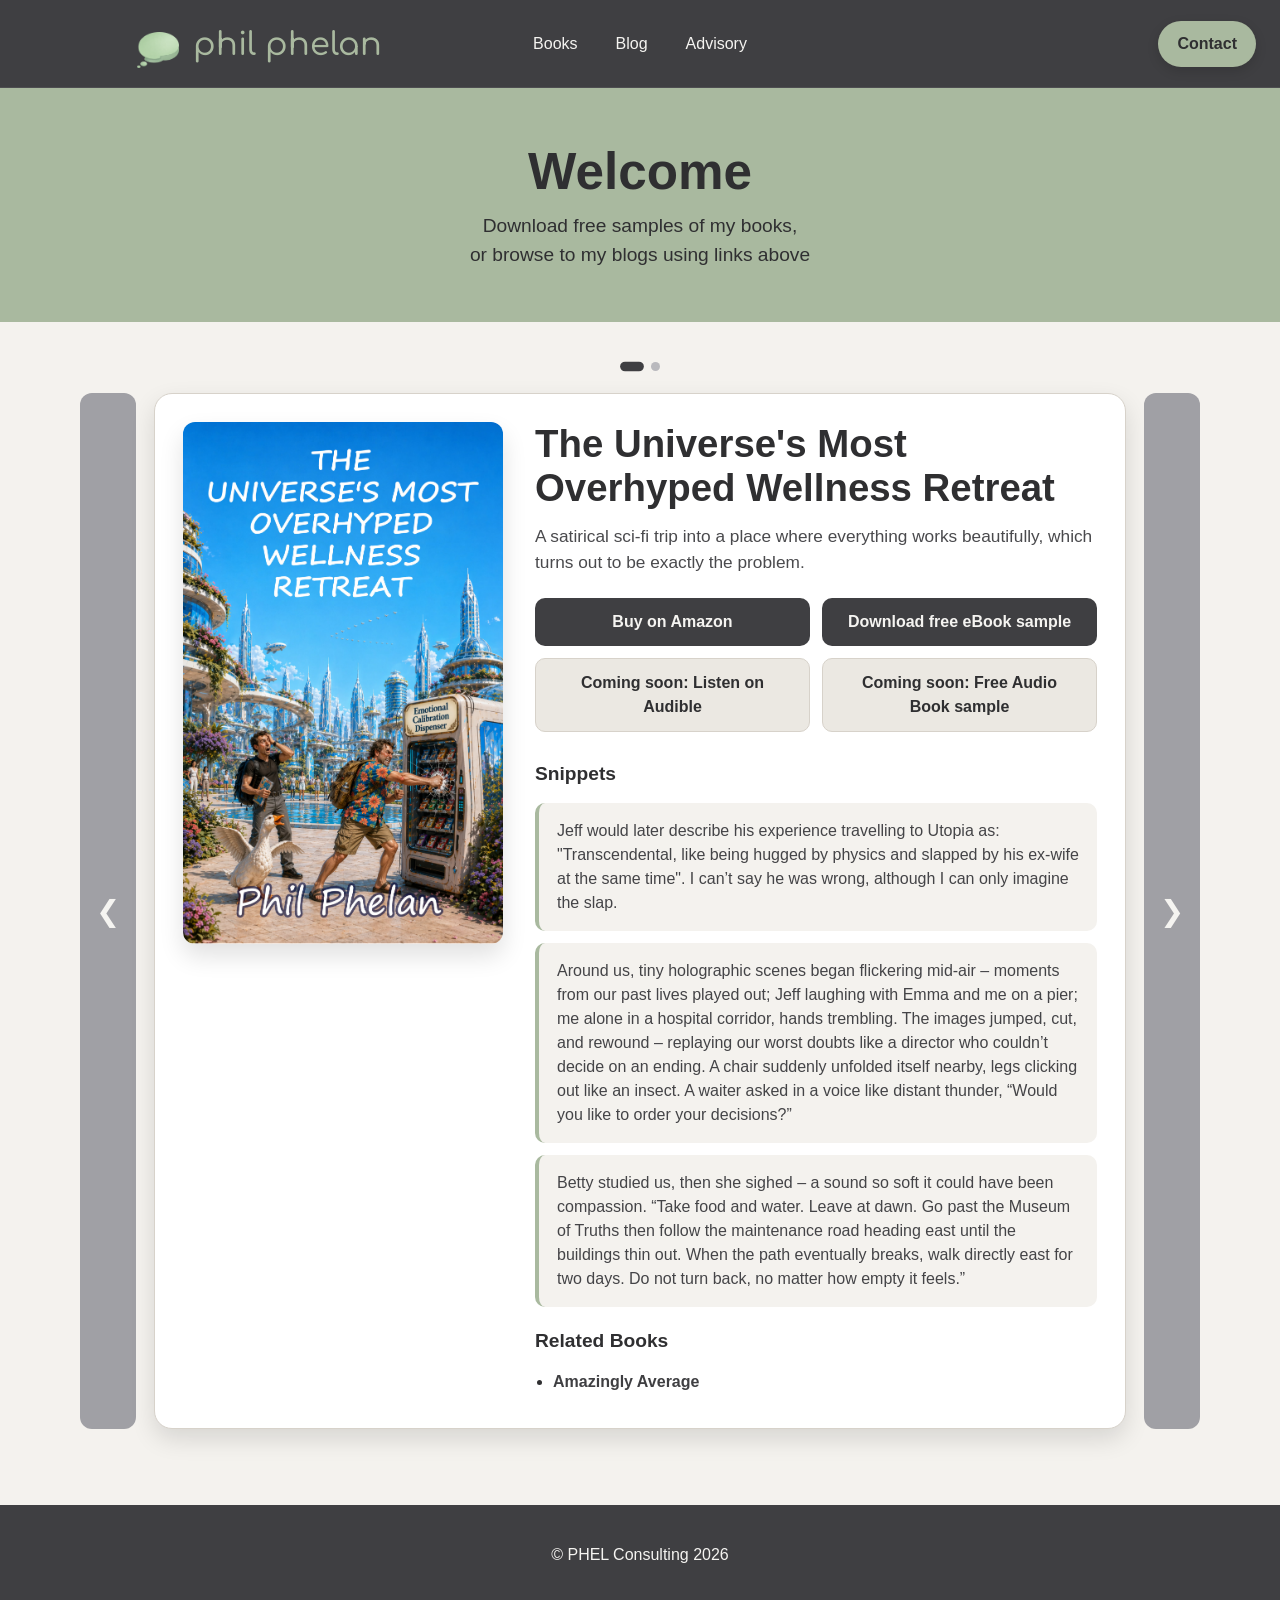
==== commit 2ba81b36: "commit of advisory colour changes." ====
--- a/index.html
+++ b/index.html
@@ -78,7 +78,7 @@
 
   <footer class="site-footer">
     <div class="container footer-inner">
-      <p>© <span class="footer-name">phil phelan</span> 2026</p>
+      <p>© PHEL Consulting 2026</p>
     </div>
   </footer>
 
@@ -92,7 +92,7 @@
     buttons: [
       {
         label: "Buy on Amazon",
-        href: "https://www.amazon.com.au/dp/B0FKN4XPHY",
+        href: "https://www.amazon.com/dp/B0GX31SK14",
         className: "btn btn-primary",
         target: "_blank"
       },
--- a/style.css
+++ b/style.css
@@ -335,6 +335,115 @@
   margin-bottom: 10px;
 }
 
+.service-card--dark {
+  background: var(--bg-dark);
+  color: var(--text-light);
+  border-color: white;
+}
+
+.service-card--dark h3 {
+  color: var(--sage);
+}
+
+.service-card--featured {
+  background: white;
+  color: var(--text-dark);
+  border-color: var(--bg-dark);
+}
+
+.service-card--featured h3 {
+  color: var(--sage-deep);
+}
+
+.service-card--featured a {
+  color: var(--text-dark);
+  font-weight: 700;
+  text-decoration: none;
+}
+
+.service-card--featured a:hover {
+  text-decoration: underline;
+}
+
+.service-card--warm {
+  background: white;
+  color: var(--text-dark);
+  border-color: var(--bg-dark);
+}
+
+.service-card--warm h3 {
+  color: var(--sage-deep);
+}
+
+.service-card--sage {
+  background: var(--bg-dark);
+  color: var(--text-light);
+  border-color: white;
+}
+
+.service-card--sage h3 {
+  color: var(--sage);
+}
+
+.service-card-icon {
+  display: block;
+  width: 38px;
+  height: 38px;
+  flex-shrink: 0;
+}
+
+.card-title-row {
+  display: flex;
+  align-items: center;
+  gap: 12px;
+  margin-bottom: 12px;
+}
+
+.card-title-row h3 {
+  margin: 0;
+  flex: 1;
+}
+
+.value-card-icon {
+  width: 26px;
+  height: 26px;
+  flex-shrink: 0;
+}
+
+.value-card--cream { background: var(--bg-dark); color: var(--text-light); border-color: white; }
+.value-card--cream h3 { color: var(--sage); }
+
+.value-card--blue  { background: white; color: var(--text-dark); border-color: var(--bg-dark); }
+.value-card--blue h3  { color: var(--sage-deep); }
+
+.value-card--sage  { background: white; color: var(--text-dark); border-color: var(--bg-dark); }
+.value-card--sage h3  { color: var(--sage-deep); }
+
+.value-card--blush { background: var(--bg-dark); color: var(--text-light); border-color: white; }
+.value-card--blush h3 { color: var(--sage); }
+
+.service-card-example-btn {
+  display: inline-flex;
+  align-items: center;
+  gap: 5px;
+  font-size: 0.75rem;
+  font-weight: 700;
+  padding: 5px 10px;
+  border-radius: 999px;
+  background: rgba(169, 185, 159, 0.15);
+  color: var(--sage);
+  text-decoration: none;
+  border: 1px solid rgba(169, 185, 159, 0.4);
+  white-space: nowrap;
+  transition: background 0.2s ease;
+  flex-shrink: 0;
+}
+
+.service-card-example-btn:hover {
+  background: rgba(169, 185, 159, 0.3);
+  text-decoration: none;
+}
+
 /* Links */
 .text-link {
   text-decoration: none;
@@ -556,6 +665,13 @@
 .cta-card {
   text-align: center;
   margin-top: 24px;
+  background: var(--sage);
+  border-color: transparent;
+}
+
+.cta-card h2,
+.cta-card p {
+  color: var(--text-dark);
 }
 
 .cta-card p {
@@ -621,6 +737,27 @@
   .value-grid,
   .blog-grid {
     grid-template-columns: 1fr;
+  }
+
+  .service-card:nth-child(odd),
+  .value-card:nth-child(odd) {
+    background: var(--bg-dark) !important;
+    color: var(--text-light) !important;
+    border-color: white !important;
+  }
+  .service-card:nth-child(odd) h3,
+  .value-card:nth-child(odd) h3 {
+    color: var(--sage) !important;
+  }
+  .service-card:nth-child(even),
+  .value-card:nth-child(even) {
+    background: white !important;
+    color: var(--text-dark) !important;
+    border-color: var(--bg-dark) !important;
+  }
+  .service-card:nth-child(even) h3,
+  .value-card:nth-child(even) h3 {
+    color: var(--sage-deep) !important;
   }
 
   .main-nav {
